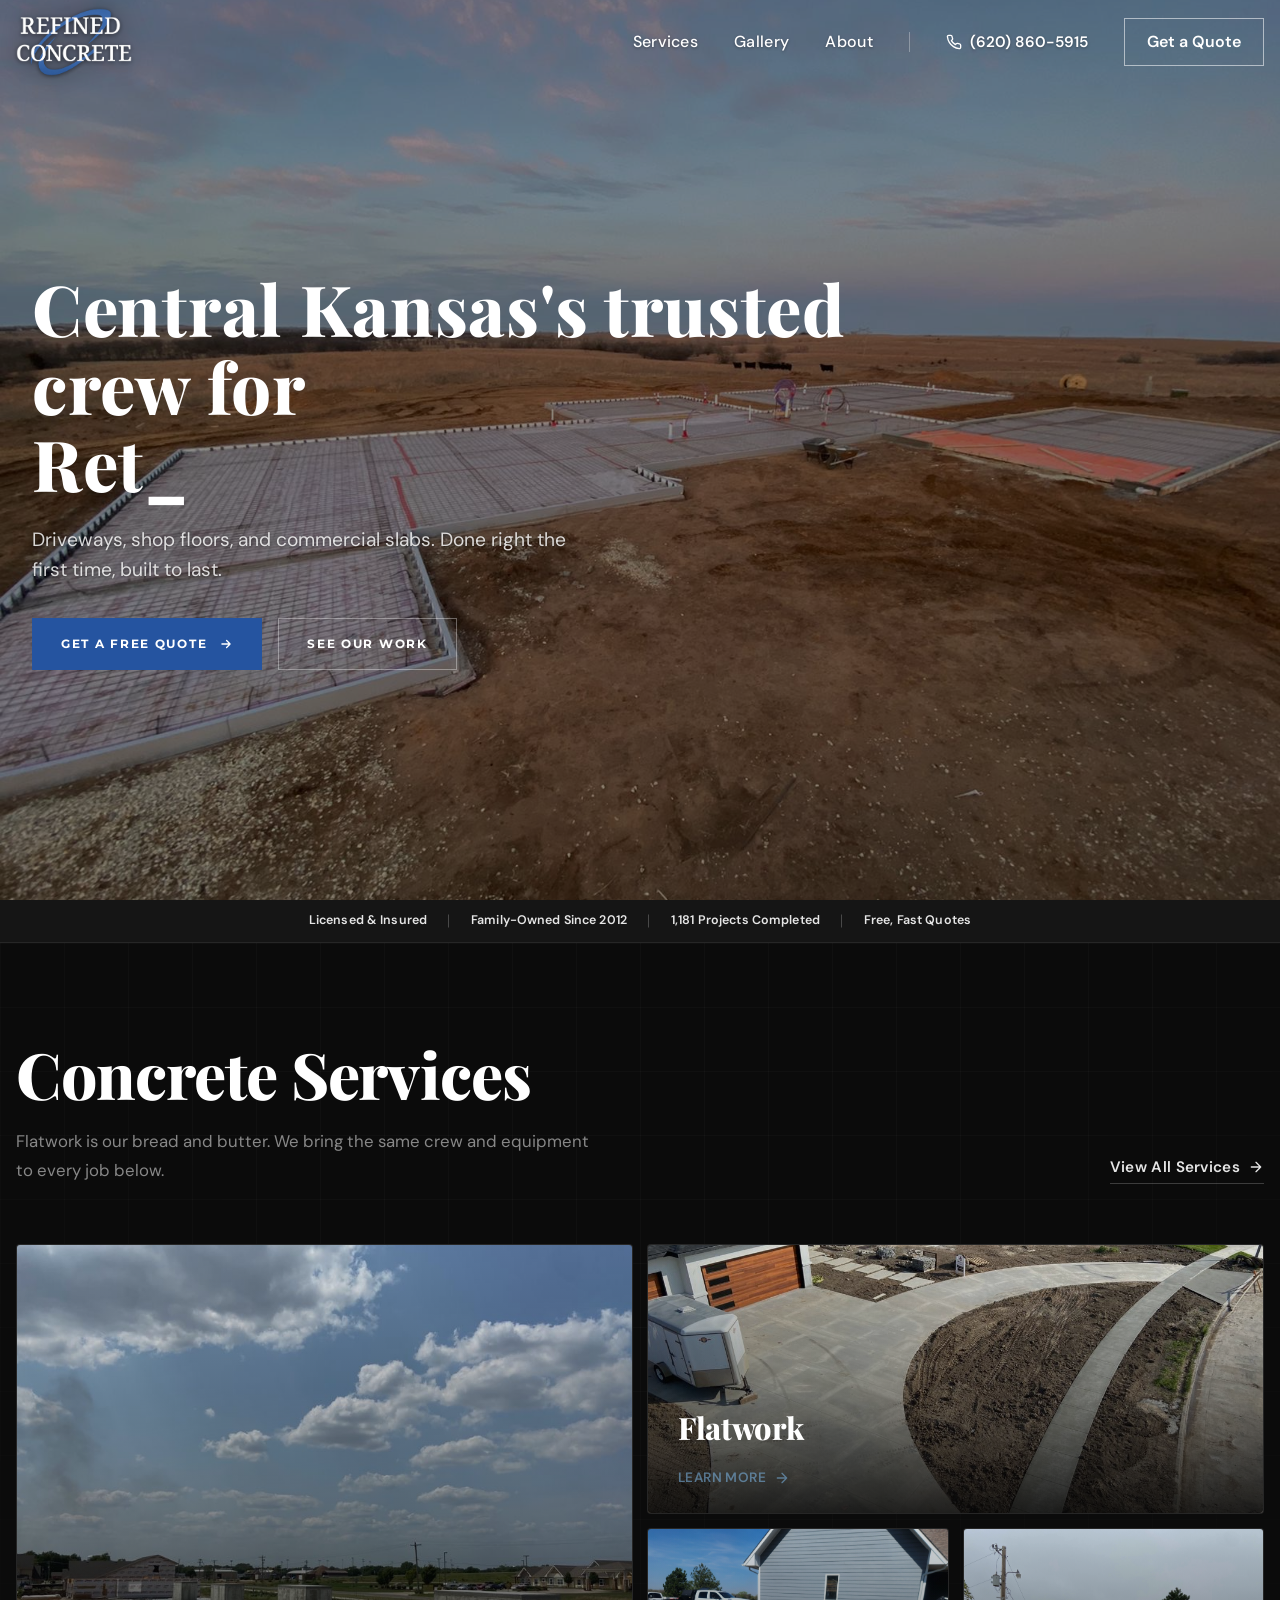
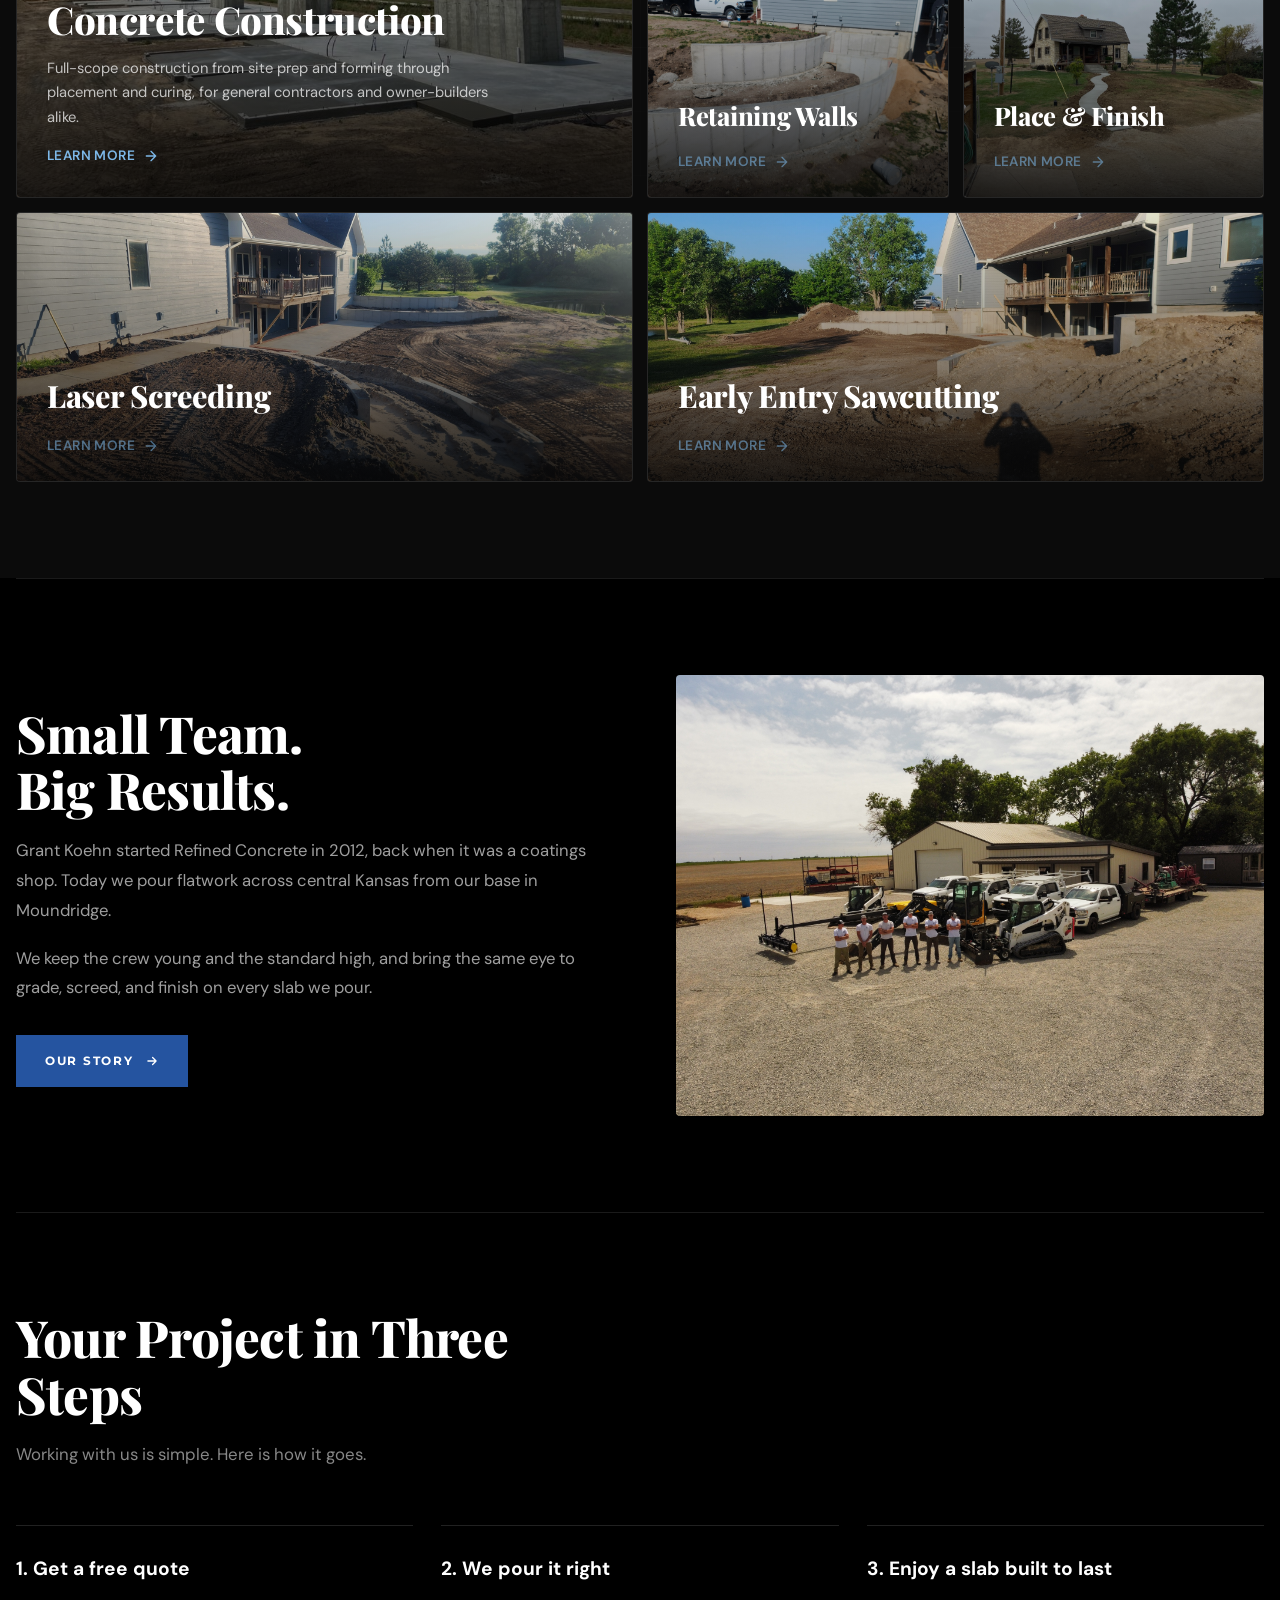
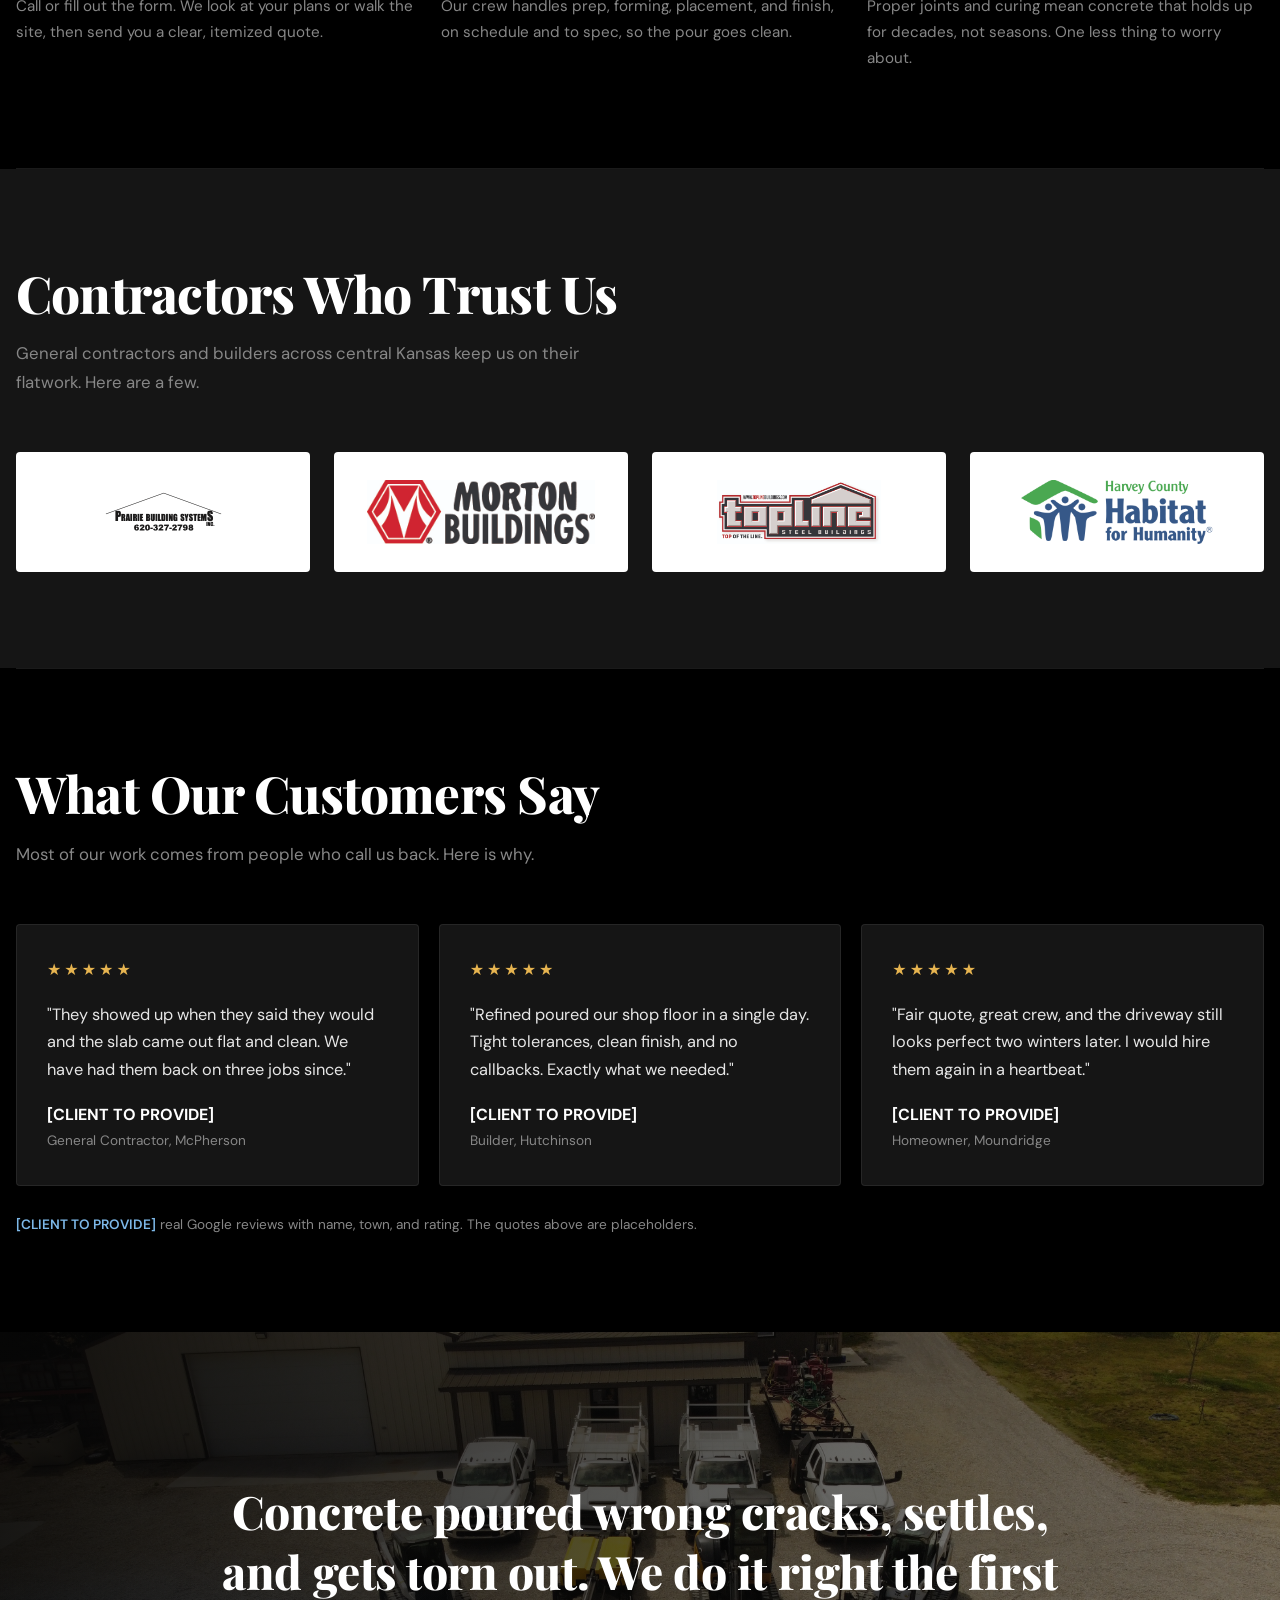
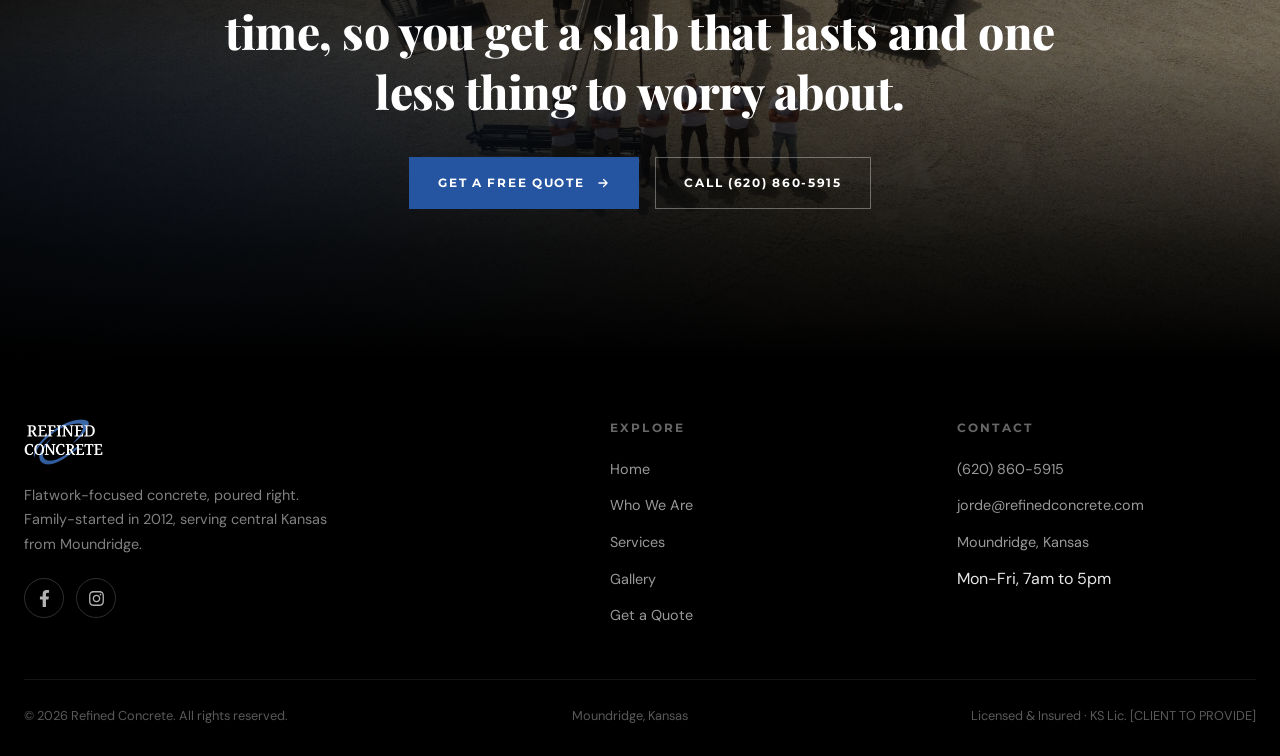
==== mockup/index.html @ 436905fa "Build Refined Concrete marketing site Dark, editorial multi-page static site (HTML/CSS/vanilla JS, n" ====
<!DOCTYPE html>
<html lang="en">
<head>
  <meta charset="UTF-8" />
  <meta name="viewport" content="width=device-width, initial-scale=1.0" />
  <title>Refined Concrete | Flatwork Done Right | Moundridge, Kansas</title>
  <meta name="description" content="Refined Concrete pours flatwork done right the first time, so central Kansas builders and homeowners get slabs that last. Family-owned in Moundridge, KS since 2012. Get a free quote." />
  <link rel="canonical" href="https://refinedconcrete.com/" />
  <meta name="theme-color" content="#000000" />
  <link rel="icon" href="../assets/images/favicon.png" />
  <link rel="apple-touch-icon" href="../assets/images/favicon.png" />
  <meta property="og:type" content="website" />
  <meta property="og:site_name" content="Refined Concrete" />
  <meta property="og:title" content="Refined Concrete | Flatwork Done Right" />
  <meta property="og:description" content="Family-owned concrete flatwork in Moundridge, KS. Done right the first time, built to last. Get a free quote." />
  <meta property="og:url" content="https://refinedconcrete.com/" />
  <meta property="og:image" content="https://refinedconcrete.com/assets/images/hero-1.jpg" />
  <meta name="twitter:card" content="summary_large_image" />
  <meta name="twitter:title" content="Refined Concrete | Flatwork Done Right" />
  <meta name="twitter:description" content="Family-owned concrete flatwork in Moundridge, KS. Done right the first time, built to last." />
  <meta name="twitter:image" content="https://refinedconcrete.com/assets/images/hero-1.jpg" />
  <script type="application/ld+json">
  {
    "@context": "https://schema.org",
    "@type": "GeneralContractor",
    "name": "Refined Concrete",
    "description": "Family-owned concrete flatwork contractor serving central Kansas.",
    "image": "https://refinedconcrete.com/assets/images/hero-1.jpg",
    "telephone": "+1-620-860-5915",
    "email": "jorde@refinedconcrete.com",
    "url": "https://refinedconcrete.com/",
    "foundingDate": "2012",
    "address": { "@type": "PostalAddress", "addressLocality": "Moundridge", "addressRegion": "KS", "addressCountry": "US" },
    "areaServed": "Central Kansas",
    "sameAs": [
      "https://www.facebook.com/profile.php?id=61590674871398",
      "https://www.instagram.com/refined_concrete_llc/"
    ]
  }
  </script>
  <link rel="preconnect" href="https://fonts.googleapis.com" />
  <link rel="preconnect" href="https://fonts.gstatic.com" crossorigin />
  <link href="https://fonts.googleapis.com/css2?family=Playfair+Display:wght@700;800;900&family=DM+Sans:wght@400;500;600;700&family=Montserrat:wght@500;600;700&display=swap" rel="stylesheet" />
  <style>
    *, *::before, *::after { box-sizing: border-box; margin: 0; padding: 0; }

    :root {
      --blue: #1A3C6E;
      --blue-light: #2554A0;
      --blue-bright: #7DB8E8;
      --black: #000000;
      --bg-1: #000000;
      --bg-2: #000000;
      --bg-3: #0B0B0B;
      --bg-4: #151515;
      --card: #1A1A1A;
      --border: rgba(255,255,255,0.07);
      --text: #E6E6E6;
      --gray: #878787;
      --white: #FFFFFF;
      --max-w: 1300px;
      --radius: 4px;
    }

    html { scroll-behavior: smooth; }

    body {
      font-family: 'DM Sans', system-ui, sans-serif;
      color: var(--text);
      background: var(--bg-2);
      line-height: 1.6;
    }

    /* ── NAV ── */
    nav {
      position: fixed;
      top: 0;
      left: 0;
      right: 0;
      z-index: 100;
      background: transparent;
      border-bottom: 1px solid transparent;
      transition: background 0.35s ease, border-color 0.35s ease, box-shadow 0.35s ease;
    }

    nav.scrolled {
      background: rgba(6,6,6,0.6);
      backdrop-filter: blur(18px) saturate(160%);
      -webkit-backdrop-filter: blur(18px) saturate(160%);
      border-bottom-color: rgba(255,255,255,0.1);
      box-shadow: 0 8px 30px -12px rgba(0,0,0,0.55);
    }

    .nav-inner {
      max-width: var(--max-w);
      margin: 0 auto;
      padding: 0 16px;
      height: 84px;
      display: flex;
      align-items: center;
      justify-content: space-between;
      transition: height 0.35s ease;
    }

    nav.scrolled .nav-inner { height: 64px; }

    .nav-logo {
      display: flex;
      align-items: center;
      text-decoration: none;
      flex-shrink: 0;
    }

    .nav-logo img {
      height: 68px;
      width: auto;
      display: block;
      transition: height 0.35s ease;
      filter: drop-shadow(0 1px 2px rgba(0,0,0,0.5)) drop-shadow(0 0 12px rgba(0,0,0,0.4));
    }

    nav.scrolled .nav-logo img { height: 50px; }

    .nav-right {
      display: flex;
      align-items: center;
      gap: 36px;
    }

    .nav-links {
      display: flex;
      gap: 36px;
      list-style: none;
    }

    .nav-links a {
      position: relative;
      color: var(--white);
      text-decoration: none;
      font-size: 1rem;
      font-weight: 500;
      letter-spacing: 0.02em;
      text-shadow: 0 1px 3px rgba(0,0,0,0.35);
      transition: color 0.2s;
    }

    .nav-links a::after {
      content: '';
      position: absolute;
      left: 0;
      right: 0;
      bottom: -6px;
      height: 2px;
      background: var(--blue-light);
      transform: scaleX(0);
      transform-origin: left;
      transition: transform 0.25s ease;
    }

    .nav-links a:hover { color: rgba(255,255,255,0.8); }
    .nav-links a.active { color: var(--white); }
    .nav-links a:hover::after,
    .nav-links a.active::after { transform: scaleX(1); }

    .nav-divider {
      width: 1px;
      height: 20px;
      background: rgba(255,255,255,0.3);
    }

    .nav-phone {
      display: inline-flex;
      align-items: center;
      gap: 8px;
      color: var(--white);
      font-size: 0.95rem;
      font-weight: 600;
      text-decoration: none;
      white-space: nowrap;
      text-shadow: 0 1px 3px rgba(0,0,0,0.35);
      transition: color 0.2s;
    }

    .nav-phone svg { width: 16px; height: 16px; stroke: currentColor; fill: none; stroke-width: 2; stroke-linecap: round; stroke-linejoin: round; }
    .nav-phone:hover { color: var(--blue-light); }

    .nav-cta {
      display: inline-block;
      background: transparent;
      color: var(--white) !important;
      font-size: 1rem;
      font-weight: 600;
      text-decoration: none;
      padding: 10px 22px;
      border: 1.5px solid rgba(255,255,255,0.55);
      transition: background 0.2s, color 0.2s, border-color 0.2s;
      white-space: nowrap;
    }

    .nav-cta:hover { background: var(--white); color: var(--blue) !important; border-color: var(--white); }

    /* hamburger toggle */
    .nav-toggle {
      display: none;
      flex-direction: column;
      justify-content: center;
      gap: 5px;
      width: 44px;
      height: 44px;
      padding: 11px 10px;
      background: transparent;
      border: 0;
      cursor: pointer;
      z-index: 120;
    }

    .nav-toggle span {
      display: block;
      width: 100%;
      height: 2px;
      background: var(--white);
      border-radius: 2px;
      transition: transform 0.3s ease, opacity 0.2s ease;
    }

    nav.nav-open .nav-toggle span:nth-child(1) { transform: translateY(7px) rotate(45deg); }
    nav.nav-open .nav-toggle span:nth-child(2) { opacity: 0; }
    nav.nav-open .nav-toggle span:nth-child(3) { transform: translateY(-7px) rotate(-45deg); }

    .nav-backdrop {
      position: fixed;
      inset: 0;
      background: rgba(0,0,0,0.5);
      opacity: 0;
      pointer-events: none;
      transition: opacity 0.3s ease;
      z-index: 110;
    }

    nav.nav-open .nav-backdrop { opacity: 1; pointer-events: auto; }

    .nav-links a:focus-visible,
    .nav-phone:focus-visible,
    .nav-cta:focus-visible,
    .nav-toggle:focus-visible,
    .nav-logo:focus-visible {
      outline: 2px solid #7DB8E8;
      outline-offset: 4px;
      border-radius: 2px;
    }

    @media (prefers-reduced-motion: reduce) {
      nav, .nav-inner, .nav-logo img, .nav-right, .nav-toggle span, .nav-backdrop,
      .nav-links a::after { transition: none !important; }
    }

    /* ── HERO ── */
    #hero {
      position: relative;
      min-height: 100vh;
      display: flex;
      align-items: center;
      overflow: hidden;
      background: var(--black);
    }

    .hero-slide {
      position: absolute;
      inset: 0;
      background-size: cover;
      background-position: center;
      opacity: 0;
      transition: opacity 1.2s ease;
    }

    .hero-slide.active { opacity: 1; }

    .hero-overlay {
      position: absolute;
      inset: 0;
      background: rgba(0,0,0,0.45);
      z-index: 1;
    }

    .hero-content {
      position: relative;
      z-index: 2;
      max-width: var(--max-w);
      margin: 0 auto;
      padding: 120px 16px 80px;
      width: 100%;
      text-align: left;
      display: flex;
      flex-direction: column;
      align-items: flex-start;
    }

    .hero-content h1 {
      font-family: 'Playfair Display', serif;
      font-size: clamp(2.8rem, 5.5vw, 5rem);
      font-weight: 800;
      color: var(--white);
      line-height: 1.1;
      letter-spacing: 0.01em;
      max-width: 820px;
      margin-bottom: 22px;
    }

    .hero-subhead {
      font-size: clamp(1.05rem, 1.5vw, 1.3rem);
      color: rgba(255,255,255,0.82);
      line-height: 1.6;
      max-width: 560px;
      margin-bottom: 32px;
      text-shadow: 0 1px 3px rgba(0,0,0,0.4);
    }

    .rotating-service {
      display: inline;
      color: var(--white);
    }

    .type-cursor {
      display: inline;
      color: var(--white);
      animation: blink 0.75s step-end infinite;
    }

    @keyframes blink {
      50% { opacity: 0; }
    }

    .hero-actions {
      display: flex;
      gap: 16px;
      flex-wrap: wrap;
    }

    /* ── TRUST BAR ── */
    #trust-bar { background: var(--bg-4); border-bottom: 1px solid var(--border); padding: 0; }
    .trust-inner {
      max-width: var(--max-w);
      margin: 0 auto;
      padding: 11px 16px;
      display: flex;
      flex-wrap: wrap;
      justify-content: center;
      align-items: center;
      row-gap: 6px;
    }
    .trust-item {
      position: relative;
      display: flex;
      align-items: center;
      padding: 0 22px;
      color: var(--text);
      font-size: 0.78rem;
      font-weight: 600;
      letter-spacing: 0.01em;
    }
    .trust-item:not(:last-child)::after {
      content: '';
      position: absolute;
      right: 0;
      top: 50%;
      transform: translateY(-50%);
      width: 1px;
      height: 13px;
      background: rgba(255,255,255,0.22);
    }
    @media (max-width: 768px) { .trust-item { padding: 0 14px; } }

    /* ── MOBILE STICKY CTA ── */
    .mobile-cta { display: none; }
    @media (max-width: 768px) {
      .mobile-cta {
        display: grid;
        grid-template-columns: 1fr 1fr;
        position: fixed;
        left: 0; right: 0; bottom: 0;
        z-index: 95;
        border-top: 1px solid rgba(255,255,255,0.14);
        background: rgba(6,6,6,0.94);
        backdrop-filter: blur(10px);
        -webkit-backdrop-filter: blur(10px);
      }
      .mobile-cta a {
        display: flex; align-items: center; justify-content: center; gap: 8px;
        min-height: 54px;
        font-family: 'Montserrat', sans-serif;
        font-size: 0.8rem; font-weight: 700; letter-spacing: 0.08em; text-transform: uppercase;
        text-decoration: none; color: var(--white);
      }
      .mobile-cta .mc-quote { background: var(--blue-light); }
      .mobile-cta svg { width: 16px; height: 16px; stroke: currentColor; fill: none; stroke-width: 2; stroke-linecap: round; stroke-linejoin: round; }
      body { padding-bottom: 55px; }
    }

    .btn-primary, .btn-outline {
      display: inline-flex;
      align-items: center;
      gap: 12px;
      font-family: 'Montserrat', sans-serif;
      font-size: 0.76rem;
      font-weight: 700;
      letter-spacing: 0.14em;
      text-transform: uppercase;
      padding: 15px 28px;
      border-radius: 0;
      text-decoration: none;
      cursor: pointer;
      border: 1px solid transparent;
      transition: background 0.25s ease, color 0.25s ease, border-color 0.25s ease;
    }
    .btn-primary svg, .btn-outline svg {
      width: 14px; height: 14px; stroke: currentColor; fill: none;
      stroke-width: 2.2; stroke-linecap: round; stroke-linejoin: round;
      transition: transform 0.3s cubic-bezier(0.2,0.7,0.2,1);
    }
    .btn-primary:hover svg, .btn-outline:hover svg { transform: translateX(5px); }

    .btn-primary { background: var(--blue-light); color: var(--white); border-color: var(--blue-light); }
    .btn-primary:hover { background: #1a4fb0; border-color: #1a4fb0; }

    .btn-outline { background: transparent; color: var(--white); border-color: rgba(255,255,255,0.35); }
    .btn-outline:hover { border-color: var(--white); background: rgba(255,255,255,0.06); }

    .btn-ghost {
      display: inline-flex; align-items: center; gap: 10px;
      font-family: 'Montserrat', sans-serif;
      font-size: 0.76rem; font-weight: 700; letter-spacing: 0.16em; text-transform: uppercase;
      color: var(--blue-bright); text-decoration: none; transition: color 0.2s, gap 0.2s;
    }
    .btn-ghost svg { width: 14px; height: 14px; stroke: currentColor; fill: none; stroke-width: 2.2; stroke-linecap: round; stroke-linejoin: round; transition: transform 0.3s cubic-bezier(0.2,0.7,0.2,1); }
    .btn-ghost:hover { color: var(--white); }
    .btn-ghost:hover svg { transform: translateX(5px); }

    /* ── STATS ── */
    .hero-stats {
      display: flex;
      gap: 32px;
      margin-top: 40px;
      flex-wrap: wrap;
    }

    .stat-item {
      display: flex;
      align-items: baseline;
      gap: 7px;
    }

    .stat-number {
      font-size: 0.95rem;
      font-weight: 600;
      color: rgba(255,255,255,0.8);
      line-height: 1;
    }

    .stat-number span { color: rgba(255,255,255,0.8); }

    .stat-label {
      font-size: 0.8rem;
      color: rgba(255,255,255,0.4);
      font-weight: 400;
    }

    /* ── SECTION DEFAULTS ── */
    section { padding: 96px 16px; }

    .section-inner {
      max-width: var(--max-w);
      margin: 0 auto;
    }


    .section-title {
      font-family: 'Playfair Display', serif;
      font-size: clamp(2.1rem, 4vw, 3.4rem);
      font-weight: 800;
      color: var(--white);
      letter-spacing: -0.015em;
      line-height: 1.1;
      margin-bottom: 18px;
    }

    .section-sub {
      font-size: 1.05rem;
      color: var(--gray);
      max-width: 580px;
      margin-bottom: 56px;
      line-height: 1.7;
    }

    /* ── REFERENCE PATTERNS ── */

    .section-divider { max-width: var(--max-w); margin: 0 auto; padding: 0 16px; }
    .section-divider .rule { height: 1px; background: rgba(255,255,255,0.1); }

    /* alternating text / image section */
    .split { overflow: hidden; }
    .split-inner {
      max-width: var(--max-w);
      margin: 0 auto;
      display: grid;
      grid-template-columns: 1fr 1fr;
      gap: 72px;
      align-items: center;
    }
    .split.is-reverse .split-media { order: -1; }
    .split-copy p { color: rgba(255,255,255,0.62); font-size: 1.04rem; line-height: 1.8; margin-bottom: 18px; }
    .split-copy .placeholder { color: var(--blue-bright); font-weight: 600; }
    .split-copy .btn-primary { margin-top: 14px; }

    .split-media { position: relative; overflow: hidden; border-radius: var(--radius); aspect-ratio: 4/3; }
    .split-media img { width: 100%; height: 100%; object-fit: cover; display: block; transition: transform 0.8s cubic-bezier(0.2,0.7,0.2,1); }
    .split:hover .split-media img { transform: scale(1.05); }
    .split-media .reveal-cover {
      position: absolute; inset: 0; z-index: 1;
      background: var(--bg-1);
      transform-origin: right;
      transition: transform 1s cubic-bezier(0.76,0,0.24,1);
    }
    .split.in-view .reveal-cover { transform: scaleX(0); }

    /* scroll reveal for copy blocks */
    .reveal-up { opacity: 0; transform: translateY(28px); transition: opacity 0.7s ease, transform 0.7s cubic-bezier(0.2,0.7,0.2,1); }
    .reveal-up.in-view { opacity: 1; transform: translateY(0); }

    @media (prefers-reduced-motion: reduce) {
      .split-media .reveal-cover { display: none; }
      .reveal-up { opacity: 1; transform: none; transition: none; }
    }

    /* ── PROCESS ── */
    #process { background: var(--bg-1); }
    .values-head { max-width: 620px; margin-bottom: 56px; }
    .process-grid {
      display: grid;
      grid-template-columns: repeat(3, 1fr);
      gap: 28px;
      margin-top: 56px;
    }
    .process-step {
      padding-top: 28px;
      border-top: 1px solid rgba(255,255,255,0.13);
    }
    .process-step h3 { font-size: 1.2rem; font-weight: 700; color: var(--white); margin: 0 0 10px; }
    .process-step p { font-size: 0.95rem; color: var(--gray); line-height: 1.7; }
    @media (max-width: 768px) { .process-grid { grid-template-columns: 1fr; } }
    @media (max-width: 600px) { .process-grid { grid-template-columns: 1fr; } }

    /* ── LOADING SKELETONS ── */
    @keyframes rc-shimmer { to { background-position: -200% 0; } }
    .skeleton {
      background-color: #161616;
      background-image: linear-gradient(100deg, rgba(255,255,255,0) 30%, rgba(255,255,255,0.07) 50%, rgba(255,255,255,0) 70%);
      background-size: 200% 100%;
      background-position: 200% 0;
      animation: rc-shimmer 1.5s linear infinite;
    }
    .skeleton-img { opacity: 0; transition: opacity 0.6s ease; }
    .skeleton-img.is-loaded { opacity: 1; }
    .bg-loading::before {
      content: '';
      position: absolute;
      inset: 0;
      z-index: 0;
      background-color: #161616;
      background-image: linear-gradient(100deg, rgba(255,255,255,0) 30%, rgba(255,255,255,0.07) 50%, rgba(255,255,255,0) 70%);
      background-size: 200% 100%;
      background-position: 200% 0;
      animation: rc-shimmer 1.5s linear infinite;
    }
    @media (prefers-reduced-motion: reduce) {
      .skeleton, .bg-loading::before { animation: none; }
    }

    /* ── SERVICES ── */
    #services {
      position: relative;
      background: var(--bg-3);
      overflow: hidden;
    }

    #services::before {
      content: '';
      position: absolute;
      inset: 0;
      background-image:
        linear-gradient(rgba(255,255,255,0.025) 1px, transparent 1px),
        linear-gradient(90deg, rgba(255,255,255,0.025) 1px, transparent 1px);
      background-size: 64px 64px;
      mask-image: radial-gradient(120% 100% at 50% 0%, #000 30%, transparent 80%);
      -webkit-mask-image: radial-gradient(120% 100% at 50% 0%, #000 30%, transparent 80%);
      pointer-events: none;
    }

    .services-head {
      position: relative;
      max-width: var(--max-w);
      margin: 0 auto 60px;
      display: flex;
      align-items: flex-end;
      justify-content: space-between;
      gap: 40px;
    }

    .services-head-text { max-width: 640px; }

    .services-head .section-sub { margin-bottom: 0; }

    .services-grid {
      position: relative;
      max-width: var(--max-w);
      margin: 0 auto;
      display: grid;
      grid-template-columns: repeat(4, 1fr);
      grid-auto-rows: 270px;
      gap: 14px;
    }

    .service-card {
      position: relative;
      display: flex;
      flex-direction: column;
      justify-content: flex-end;
      padding: 30px;
      overflow: hidden;
      text-decoration: none;
      border-radius: 4px;
      border: 1px solid var(--border);
      background: var(--bg-4);
      opacity: 0;
      transition: transform 0.4s cubic-bezier(0.2, 0.7, 0.2, 1), box-shadow 0.4s ease, border-color 0.4s ease;
    }

    .service-card.wide { grid-column: span 2; }
    .service-card.feature { grid-column: span 2; grid-row: span 2; }

    .service-card.in-view {
      animation: cardIn 0.75s cubic-bezier(0.2, 0.7, 0.2, 1) forwards;
    }

    @keyframes cardIn {
      from { opacity: 0; transform: translateY(30px); }
      to   { opacity: 1; transform: translateY(0); }
    }

    @media (prefers-reduced-motion: reduce) {
      .service-card { opacity: 1; }
      .service-card.in-view { animation: none; }
      .service-card-bg { transition: none; }
    }

    .service-card-bg {
      position: absolute;
      inset: 0;
      background-size: cover;
      background-position: center;
      transform: scale(1.001);
      transition: transform 0.7s cubic-bezier(0.2, 0.7, 0.2, 1);
    }

    .service-card::after {
      content: '';
      position: absolute;
      inset: 0;
      background: linear-gradient(to top, rgba(6,6,6,0.88) 0%, rgba(6,6,6,0.42) 48%, rgba(6,6,6,0.12) 100%);
      transition: background 0.4s ease;
    }

    .service-card:hover .service-card-bg,
    .service-card:focus-visible .service-card-bg { transform: scale(1.08); }

    .service-card:hover::after,
    .service-card:focus-visible::after {
      background: linear-gradient(to top, rgba(6,6,6,0.9) 0%, rgba(26,60,110,0.55) 55%, rgba(8,8,8,0.2) 100%);
    }

    .service-card:hover,
    .service-card:focus-visible {
      transform: translateY(-4px);
      box-shadow: 0 24px 60px -22px rgba(26,60,110,0.85);
    }


    .service-card-body { position: relative; z-index: 1; }

    .service-card-body h3 {
      font-family: 'Playfair Display', serif;
      font-size: clamp(1.4rem, 2vw, 1.9rem);
      font-weight: 800;
      color: var(--white);
      line-height: 1.1;
      letter-spacing: -0.01em;
      margin-bottom: 0;
    }

    .service-card.wide .service-card-body h3 { font-size: clamp(1.6rem, 2.4vw, 2.1rem); }
    .service-card.feature .service-card-body h3 { font-size: clamp(2rem, 3vw, 2.8rem); }

    .service-card-desc {
      display: block;
      font-size: 0.92rem;
      color: rgba(255,255,255,0.72);
      line-height: 1.65;
      max-width: 46ch;
      max-height: 0;
      margin-top: 0;
      opacity: 0;
      overflow: hidden;
      transition: max-height 0.45s ease, opacity 0.35s ease, margin-top 0.45s ease;
    }

    .service-card.feature .service-card-desc { max-height: 170px; margin-top: 16px; opacity: 1; }

    .service-card:hover .service-card-desc,
    .service-card:focus-visible .service-card-desc {
      max-height: 170px;
      margin-top: 16px;
      opacity: 1;
    }

    .service-card-arrow {
      display: inline-flex;
      align-items: center;
      gap: 8px;
      margin-top: 16px;
      font-size: 0.85rem;
      font-weight: 600;
      letter-spacing: 0.03em;
      text-transform: uppercase;
      color: #7DB8E8;
      opacity: 0.55;
      transform: translateY(6px);
      transition: opacity 0.3s ease, gap 0.3s ease, transform 0.4s cubic-bezier(0.2, 0.7, 0.2, 1);
    }

    .service-card.feature .service-card-arrow { opacity: 1; transform: translateY(0); }
    .service-card:hover .service-card-arrow,
    .service-card:focus-visible .service-card-arrow { opacity: 1; gap: 12px; transform: translateY(0); }

    .service-card-arrow svg {
      width: 16px;
      height: 16px;
      stroke: currentColor;
      fill: none;
      stroke-width: 2;
      stroke-linecap: round;
      stroke-linejoin: round;
      transition: transform 0.25s;
    }

    .service-card:hover .service-card-arrow svg,
    .service-card:focus-visible .service-card-arrow svg { transform: translateX(4px); }

    .services-link {
      display: inline-flex;
      align-items: center;
      gap: 8px;
      color: var(--text);
      text-decoration: none;
      font-size: 0.95rem;
      font-weight: 600;
      letter-spacing: 0.02em;
      white-space: nowrap;
      padding-bottom: 4px;
      border-bottom: 1px solid rgba(255,255,255,0.2);
      transition: color 0.2s, border-color 0.2s;
    }

    .services-link:hover { color: var(--white); border-color: #7DB8E8; }

    .services-link svg {
      width: 16px;
      height: 16px;
      stroke: currentColor;
      fill: none;
      stroke-width: 2;
      stroke-linecap: round;
      stroke-linejoin: round;
      transition: transform 0.2s;
    }

    .services-link:hover svg { transform: translateX(4px); }

    .services-head .section-title { font-size: clamp(2.4rem, 5vw, 4rem); color: var(--white); }

    /* touch devices have no hover, keep copy visible */
    @media (hover: none) {
      .service-card-desc,
      .service-card.feature .service-card-desc { max-height: 200px; margin-top: 16px; opacity: 1; }
      .service-card-arrow { opacity: 1; transform: translateY(0); }
    }


    /* ── ABOUT ── */
    #about { background: var(--bg-1); }

    /* ── CONTRACTORS ── */
    #contractors { background: var(--bg-4); }

    .contractors-intro { margin-bottom: 48px; }

    .contractors-grid {
      display: grid;
      grid-template-columns: repeat(4, 1fr);
      gap: 24px;
    }

    .contractor-card {
      background: #fff;
      border-radius: var(--radius);
      padding: 28px 24px;
      display: flex;
      align-items: center;
      justify-content: center;
      transition: transform 0.4s cubic-bezier(0.2,0.7,0.2,1), box-shadow 0.4s ease;
      min-height: 110px;
      text-decoration: none;
    }

    .contractor-card:hover {
      transform: translateY(-4px);
      box-shadow: 0 24px 60px -22px rgba(26,60,110,0.85);
    }

    .contractor-card img {
      max-width: 100%;
      max-height: 64px;
      width: auto;
      height: auto;
      object-fit: contain;
      display: block;
    }

    .contractor-card-text {
      font-family: 'DM Sans', sans-serif;
      font-size: 1rem;
      font-weight: 700;
      color: #222;
      text-align: center;
    }

    /* ── TESTIMONIALS ── */
    #testimonials { background: var(--bg-1); }
    .testimonials-head { max-width: 620px; margin-bottom: 52px; }
    .testimonials-grid { display: grid; grid-template-columns: repeat(3, 1fr); gap: 20px; }
    .testimonial {
      background: var(--bg-4);
      border: 1px solid var(--border);
      border-radius: var(--radius);
      padding: 32px 30px;
      margin: 0;
      display: flex;
      flex-direction: column;
      gap: 18px;
    }
    .testimonial .stars { color: #E6B450; letter-spacing: 3px; font-size: 1rem; }
    .testimonial blockquote { margin: 0; color: var(--text); font-size: 1.02rem; line-height: 1.7; }
    .testimonial figcaption { margin-top: auto; }
    .testimonial figcaption strong { display: block; color: var(--white); font-weight: 700; }
    .testimonial figcaption span { font-size: 0.85rem; color: var(--gray); }
    .testimonials-note { margin-top: 28px; font-size: 0.85rem; color: var(--gray); }
    .testimonials-note .placeholder { color: var(--blue-bright); font-weight: 600; }
    @media (max-width: 900px) { .testimonials-grid { grid-template-columns: 1fr; } }

    /* ── FINAL CTA (full-bleed) ── */
    #final-cta {
      position: relative;
      padding: 150px 16px;
      overflow: hidden;
      isolation: isolate;
    }
    #final-cta .cta-bg {
      position: absolute; inset: 0; z-index: -2;
      background: url('../assets/images/hero-9.jpg') center / cover no-repeat;
      transform: scale(1.02);
    }
    #final-cta::after {
      content: ''; position: absolute; inset: 0; z-index: -1;
      background:
        linear-gradient(180deg, transparent 50%, rgba(0,0,0,0.75) 82%, var(--black) 100%),
        radial-gradient(90% 120% at 15% 100%, rgba(26,60,110,0.5) 0%, transparent 55%),
        linear-gradient(90deg, rgba(6,6,6,0.92) 0%, rgba(6,6,6,0.7) 45%, rgba(6,6,6,0.45) 100%);
    }
    .final-cta-inner { max-width: var(--max-w); margin: 0 auto; }
    .final-cta-inner .copy { max-width: 840px; margin: 0 auto; text-align: center; }
    #final-cta h2 {
      font-family: 'Playfair Display', serif;
      font-size: clamp(1.8rem, 3.6vw, 2.9rem);
      font-weight: 800;
      color: var(--white);
      line-height: 1.3;
      letter-spacing: -0.01em;
      margin-bottom: 36px;
    }
    .final-cta-actions { display: flex; gap: 16px; flex-wrap: wrap; justify-content: center; }

    /* ── FOOTER ── */
    footer {
      background: var(--black);
      padding: 0 0 30px;
    }

    .footer-inner { max-width: var(--max-w); margin: 0 auto; padding: 60px 24px 0; }

    footer .nav-logo img { height: 46px; filter: none; }

    .footer-top {
      display: grid;
      grid-template-columns: 1.8fr 1fr 1fr;
      gap: 48px;
      padding-bottom: 40px;
      border-bottom: 1px solid rgba(255,255,255,0.08);
      margin-bottom: 26px;
    }

    .footer-brand p {
      font-size: 0.9rem;
      color: rgba(255,255,255,0.5);
      line-height: 1.7;
      margin: 18px 0 22px;
      max-width: 320px;
    }

    .footer-social { display: flex; gap: 12px; }
    .footer-social a {
      width: 40px; height: 40px;
      display: inline-flex; align-items: center; justify-content: center;
      border: 1px solid rgba(255,255,255,0.18);
      border-radius: 999px;
      color: rgba(255,255,255,0.7);
      transition: color 0.2s, border-color 0.2s, background 0.2s;
    }
    .footer-social a:hover { color: var(--white); border-color: var(--blue-bright); background: rgba(125,184,232,0.12); }
    .footer-social svg { width: 17px; height: 17px; fill: currentColor; }

    .footer-col h4 {
      font-family: 'Montserrat', sans-serif;
      font-size: 0.74rem;
      font-weight: 700;
      letter-spacing: 0.18em;
      text-transform: uppercase;
      color: rgba(255,255,255,0.4);
      margin-bottom: 18px;
    }

    .footer-col ul { list-style: none; }
    .footer-col ul li { margin-bottom: 11px; }
    .footer-col ul li a {
      font-size: 0.9rem;
      color: rgba(255,255,255,0.6);
      text-decoration: none;
      transition: color 0.2s;
    }
    .footer-col ul li a:hover { color: var(--blue-bright); }

    .footer-bottom {
      display: flex;
      align-items: center;
      justify-content: space-between;
      font-size: 0.8rem;
      color: rgba(255,255,255,0.35);
      gap: 16px;
      flex-wrap: wrap;
    }

    /* ── TABLET ── */
    @media (max-width: 1024px) {
      .services-grid { grid-template-columns: repeat(2, 1fr); grid-auto-rows: 300px; }
      .service-card.feature { grid-column: span 2; grid-row: span 1; }
      .service-card.wide { grid-column: span 1; }
      .service-card:last-child { grid-column: span 2; }
      .service-card.feature .service-card-body h3 { font-size: clamp(1.7rem, 3vw, 2.3rem); }
      .service-card:hover .service-card-desc,
      .service-card:focus-visible .service-card-desc { max-height: 170px; opacity: 1; }
    }

    /* ── MOBILE ── */
    @media (max-width: 768px) {
      .nav-toggle { display: flex; }
      .nav-divider { display: none; }

      .nav-right {
        position: fixed;
        top: 0;
        right: 0;
        bottom: 0;
        width: min(82vw, 340px);
        flex-direction: column;
        align-items: flex-start;
        justify-content: flex-start;
        gap: 26px;
        padding: 108px 32px 40px;
        background: rgba(6,6,6,0.97);
        backdrop-filter: blur(20px);
        -webkit-backdrop-filter: blur(20px);
        border-left: 1px solid rgba(255,255,255,0.1);
        transform: translateX(100%);
        transition: transform 0.35s cubic-bezier(0.2, 0.7, 0.2, 1);
        z-index: 115;
        overflow-y: auto;
      }

      nav.nav-open .nav-right { transform: translateX(0); }

      .nav-links {
        flex-direction: column;
        align-items: flex-start;
        gap: 22px;
        width: 100%;
      }

      .nav-links a { font-size: 1.3rem; font-weight: 600; }
      .nav-links a::after { display: none; }

      .nav-phone { font-size: 1.05rem; }
      .nav-cta { width: 100%; text-align: center; padding: 14px 22px; }

      .about-inner,
      .contact-wrap,
      .footer-top { grid-template-columns: 1fr; gap: 40px; }

      .services-head { flex-direction: column; align-items: flex-start; gap: 24px; }
      .services-grid { grid-template-columns: 1fr; grid-auto-rows: 280px; }
      .service-card,
      .service-card.wide,
      .service-card.feature,
      .service-card:last-child { grid-column: span 1; grid-row: span 1; }
      .service-card-desc,
      .service-card.feature .service-card-desc { max-height: 200px; opacity: 1; }
      .service-card-arrow { opacity: 1; }

.form-row { grid-template-columns: 1fr; }
    }
  </style>
</head>
<body>

  <!-- NAV -->
  <nav id="site-nav">
    <div class="nav-inner">
      <a class="nav-logo" href="#hero"><img src="../assets/images/logo-white.png" alt="Refined Concrete" /></a>
      <button class="nav-toggle" type="button" aria-label="Open menu" aria-expanded="false" aria-controls="nav-menu">
        <span></span><span></span><span></span>
      </button>
      <div class="nav-right" id="nav-menu">
        <ul class="nav-links">
          <li><a href="services.html">Services</a></li>
          <li><a href="gallery.html">Gallery</a></li>
          <li><a href="about.html">About</a></li>
        </ul>
        <div class="nav-divider"></div>
        <a href="tel:6208605915" class="nav-phone"><svg viewBox="0 0 24 24" aria-hidden="true"><path d="M22 16.92v3a2 2 0 0 1-2.18 2 19.79 19.79 0 0 1-8.63-3.07 19.5 19.5 0 0 1-6-6 19.79 19.79 0 0 1-3.07-8.67A2 2 0 0 1 4.11 2h3a2 2 0 0 1 2 1.72c.13.96.36 1.9.7 2.81a2 2 0 0 1-.45 2.11L8.09 9.91a16 16 0 0 0 6 6l1.27-1.27a2 2 0 0 1 2.11-.45c.91.34 1.85.57 2.81.7A2 2 0 0 1 22 16.92z"/></svg>(620) 860-5915</a>
        <a href="quote.html" class="nav-cta">Get a Quote</a>
      </div>
    </div>
    <div class="nav-backdrop"></div>
  </nav>

  <!-- HERO -->
  <section id="hero">
    <div class="hero-slide active" style="background-image:url('../assets/images/hero-1.jpg')"></div>
    <div class="hero-slide" style="background-image:url('../assets/images/hero-2.jpg')"></div>
    <div class="hero-slide" style="background-image:url('../assets/images/hero-3.jpg')"></div>
    <div class="hero-slide" style="background-image:url('../assets/images/hero-4.jpg')"></div>
    <div class="hero-slide" style="background-image:url('../assets/images/hero-5.jpg')"></div>
    <div class="hero-slide" style="background-image:url('../assets/images/hero-6.jpg')"></div>
    <div class="hero-slide" style="background-image:url('../assets/images/hero-7.jpg')"></div>
    <div class="hero-slide" style="background-image:url('../assets/images/hero-8.jpg')"></div>
    <div class="hero-slide" style="background-image:url('../assets/images/hero-9.jpg')"></div>
    <div class="hero-overlay"></div>
    <div class="hero-content">
      <h1>Central Kansas's trusted crew for<br><span id="rotating-service" class="rotating-service">Flatwork</span><span class="type-cursor">_</span></h1>
      <p class="hero-subhead">Driveways, shop floors, and commercial slabs. Done right the first time, built to last.</p>
      <div class="hero-actions">
        <a href="quote.html" class="btn-primary">Get a Free Quote <svg viewBox="0 0 24 24"><path d="M5 12h14M13 6l6 6-6 6"/></svg></a>
        <a href="gallery.html" class="btn-outline">See Our Work</a>
      </div>
    </div>
  </section>

  <!-- TRUST BAR -->
  <section id="trust-bar" aria-label="Why choose Refined Concrete">
    <div class="trust-inner">
      <div class="trust-item"><span>Licensed &amp; Insured</span></div>
      <div class="trust-item"><span>Family-Owned Since 2012</span></div>
      <div class="trust-item"><span>1,181 Projects Completed</span></div>
      <div class="trust-item"><span>Free, Fast Quotes</span></div>
    </div>
  </section>

  <!-- SERVICES -->
  <section id="services">
    <div class="services-head">
      <div class="services-head-text">
        <h2 class="section-title">Concrete Services</h2>
        <p class="section-sub">Flatwork is our bread and butter. We bring the same crew and equipment to every job below.</p>
      </div>
      <a href="services.html" class="services-link">View All Services <svg viewBox="0 0 24 24"><path d="M5 12h14M12 5l7 7-7 7"/></svg></a>
    </div>
    <div class="services-grid">
      <a class="service-card feature" href="services.html#concrete-construction">
        <span class="service-card-bg" style="background-image:url('../assets/images/hero-1.jpg')"></span>
        <span class="service-card-body">
          <h3>Concrete Construction</h3>
          <span class="service-card-desc">Full-scope construction from site prep and forming through placement and curing, for general contractors and owner-builders alike.</span>
          <span class="service-card-arrow">Learn more <svg viewBox="0 0 24 24"><path d="M5 12h14M12 5l7 7-7 7"/></svg></span>
        </span>
      </a>
      <a class="service-card wide" href="services.html#flatwork">
        <span class="service-card-bg" style="background-image:url('../assets/images/gallery-1.jpg')"></span>
        <span class="service-card-body">
          <h3>Flatwork</h3>
          <span class="service-card-desc">Driveways, parking lots, sidewalks, and shop floors, placed with precise grade, slope, and finish quality.</span>
          <span class="service-card-arrow">Learn more <svg viewBox="0 0 24 24"><path d="M5 12h14M12 5l7 7-7 7"/></svg></span>
        </span>
      </a>
      <a class="service-card" href="services.html#retaining-walls">
        <span class="service-card-bg" style="background-image:url('../assets/images/gallery-3.jpg')"></span>
        <span class="service-card-body">
          <h3>Retaining Walls</h3>
          <span class="service-card-desc">Formed, reinforced, poured-in-place walls engineered to handle the lateral load, no guesswork, no shortcuts.</span>
          <span class="service-card-arrow">Learn more <svg viewBox="0 0 24 24"><path d="M5 12h14M12 5l7 7-7 7"/></svg></span>
        </span>
      </a>
      <a class="service-card" href="services.html#place-finish">
        <span class="service-card-bg" style="background-image:url('../assets/images/gallery-2.jpg')"></span>
        <span class="service-card-body">
          <h3>Place &amp; Finish</h3>
          <span class="service-card-desc">Broom, trowel, exposed, and stamped finishes, placed by a crew that knows how to read concrete and never overworks a slab.</span>
          <span class="service-card-arrow">Learn more <svg viewBox="0 0 24 24"><path d="M5 12h14M12 5l7 7-7 7"/></svg></span>
        </span>
      </a>
      <a class="service-card wide" href="services.html#laser-screeding">
        <span class="service-card-bg" style="background-image:url('../assets/images/gallery-6.jpg')"></span>
        <span class="service-card-body">
          <h3>Laser Screeding</h3>
          <span class="service-card-desc">Laser-guided screed equipment delivering high-tolerance FF/FL floors for warehouse and industrial pours at large-volume scale.</span>
          <span class="service-card-arrow">Learn more <svg viewBox="0 0 24 24"><path d="M5 12h14M12 5l7 7-7 7"/></svg></span>
        </span>
      </a>
      <a class="service-card wide" href="services.html#sawcutting">
        <span class="service-card-bg" style="background-image:url('../assets/images/gallery-4.jpg')"></span>
        <span class="service-card-body">
          <h3>Early Entry Sawcutting</h3>
          <span class="service-card-desc">Control joints cut within hours of placement so the slab cracks where you want it, not where it wants to.</span>
          <span class="service-card-arrow">Learn more <svg viewBox="0 0 24 24"><path d="M5 12h14M12 5l7 7-7 7"/></svg></span>
        </span>
      </a>
    </div>
  </section>

  <!-- GALLERY -->

  <div class="section-divider"><div class="rule"></div></div>

  <!-- ABOUT -->
  <section id="about" class="split">
    <div class="split-inner">
      <div class="split-copy reveal-up">
        <h2 class="section-title">Small Team.<br />Big Results.</h2>
        <p>Grant Koehn started Refined Concrete in 2012, back when it was a coatings shop. Today we pour flatwork across central Kansas from our base in Moundridge.</p>
        <p>We keep the crew young and the standard high, and bring the same eye to grade, screed, and finish on every slab we pour.</p>
        <a href="about.html" class="btn-primary">Our Story <svg viewBox="0 0 24 24"><path d="M5 12h14M13 6l6 6-6 6"/></svg></a>
      </div>
      <div class="split-media">
        <span class="reveal-cover"></span>
        <img loading="lazy" decoding="async" src="../assets/images/about-team.jpg" alt="Refined Concrete team and equipment" />
      </div>
    </div>
  </section>

  <div class="section-divider"><div class="rule"></div></div>

  <!-- PROCESS -->
  <section class="section" id="process">
    <div class="section-inner">
      <div class="values-head reveal-up">
        <h2 class="section-title">Your Project in Three Steps</h2>
        <p class="section-sub">Working with us is simple. Here is how it goes.</p>
      </div>
      <div class="process-grid">
        <div class="process-step reveal-up">
          <h3>1. Get a free quote</h3>
          <p>Call or fill out the form. We look at your plans or walk the site, then send you a clear, itemized quote.</p>
        </div>
        <div class="process-step reveal-up">
          <h3>2. We pour it right</h3>
          <p>Our crew handles prep, forming, placement, and finish, on schedule and to spec, so the pour goes clean.</p>
        </div>
        <div class="process-step reveal-up">
          <h3>3. Enjoy a slab built to last</h3>
          <p>Proper joints and curing mean concrete that holds up for decades, not seasons. One less thing to worry about.</p>
        </div>
      </div>
    </div>
  </section>

  <div class="section-divider"><div class="rule"></div></div>

  <!-- FEATURED CONTRACTORS -->
  <section id="contractors">
    <div class="section-inner">
      <div class="contractors-intro reveal-up">
        <h2 class="section-title">Contractors Who Trust Us</h2>
        <p class="section-sub">General contractors and builders across central Kansas keep us on their flatwork. Here are a few.</p>
      </div>
      <div class="contractors-grid">
        <a class="contractor-card" href="https://prairiebuildingsystems.com/" target="_blank" rel="noopener">
          <img loading="lazy" decoding="async" src="../assets/images/contractors/prairie-building-systems.png" alt="Prairie Building Systems" />
        </a>
        <a class="contractor-card" href="https://mortonbuildings.com/location/salina-ks" target="_blank" rel="noopener">
          <img loading="lazy" decoding="async" src="../assets/images/contractors/morton-buildings.jpg" alt="Morton Buildings" />
        </a>
        <a class="contractor-card" href="https://toplinebuildings.com/" target="_blank" rel="noopener">
          <img loading="lazy" decoding="async" src="../assets/images/contractors/topline-steel.jpg" alt="Topline Steel Buildings" />
        </a>
        <div class="contractor-card">
          <img loading="lazy" decoding="async" src="../assets/images/contractors/habitat-for-humanity.png" alt="Harvey County Habitat for Humanity" />
        </div>
      </div>
    </div>
  </section>

  <div class="section-divider"><div class="rule"></div></div>

  <!-- TESTIMONIALS -->
  <section class="section" id="testimonials">
    <div class="section-inner">
      <div class="testimonials-head reveal-up">
        <h2 class="section-title">What Our Customers Say</h2>
        <p class="section-sub">Most of our work comes from people who call us back. Here is why.</p>
      </div>
      <div class="testimonials-grid">
        <figure class="testimonial reveal-up">
          <div class="stars" aria-label="Rated 5 out of 5">★★★★★</div>
          <blockquote>"They showed up when they said they would and the slab came out flat and clean. We have had them back on three jobs since."</blockquote>
          <figcaption><strong>[CLIENT TO PROVIDE]</strong><span>General Contractor, McPherson</span></figcaption>
        </figure>
        <figure class="testimonial reveal-up">
          <div class="stars" aria-label="Rated 5 out of 5">★★★★★</div>
          <blockquote>"Refined poured our shop floor in a single day. Tight tolerances, clean finish, and no callbacks. Exactly what we needed."</blockquote>
          <figcaption><strong>[CLIENT TO PROVIDE]</strong><span>Builder, Hutchinson</span></figcaption>
        </figure>
        <figure class="testimonial reveal-up">
          <div class="stars" aria-label="Rated 5 out of 5">★★★★★</div>
          <blockquote>"Fair quote, great crew, and the driveway still looks perfect two winters later. I would hire them again in a heartbeat."</blockquote>
          <figcaption><strong>[CLIENT TO PROVIDE]</strong><span>Homeowner, Moundridge</span></figcaption>
        </figure>
      </div>
      <p class="testimonials-note"><span class="placeholder">[CLIENT TO PROVIDE]</span> real Google reviews with name, town, and rating. The quotes above are placeholders.</p>
    </div>
  </section>

  <!-- FINAL CTA -->
  <section id="final-cta">
    <span class="cta-bg"></span>
    <div class="final-cta-inner">
      <div class="copy reveal-up">
        <h2>Concrete poured wrong cracks, settles, and gets torn out. We do it right the first time, so you get a slab that lasts and one less thing to worry about.</h2>
        <div class="final-cta-actions">
          <a href="quote.html" class="btn-primary">Get a Free Quote <svg viewBox="0 0 24 24"><path d="M5 12h14M13 6l6 6-6 6"/></svg></a>
          <a href="tel:6208605915" class="btn-outline">Call (620) 860-5915</a>
        </div>
      </div>
    </div>
  </section>

  <!-- MOBILE STICKY CTA -->
  <div class="mobile-cta" aria-label="Quick contact">
    <a href="tel:6208605915" class="mc-call"><svg viewBox="0 0 24 24" aria-hidden="true"><path d="M22 16.92v3a2 2 0 0 1-2.18 2 19.79 19.79 0 0 1-8.63-3.07 19.5 19.5 0 0 1-6-6 19.79 19.79 0 0 1-3.07-8.67A2 2 0 0 1 4.11 2h3a2 2 0 0 1 2 1.72c.13.96.36 1.9.7 2.81a2 2 0 0 1-.45 2.11L8.09 9.91a16 16 0 0 0 6 6l1.27-1.27a2 2 0 0 1 2.11-.45c.91.34 1.85.57 2.81.7A2 2 0 0 1 22 16.92z"/></svg>Call</a>
    <a href="quote.html" class="mc-quote">Get a Quote</a>
  </div>

  <!-- FOOTER -->
  <footer>
    <div class="footer-inner">
      <div class="footer-top">
        <div class="footer-brand">
          <a class="nav-logo" href="#hero"><img src="../assets/images/logo-white.png" alt="Refined Concrete" /></a>
          <p>Flatwork-focused concrete, poured right. Family-started in 2012, serving central Kansas from Moundridge.</p>
          <div class="footer-social">
            <a href="https://www.facebook.com/profile.php?id=61590674871398" target="_blank" rel="noopener" aria-label="Refined Concrete on Facebook"><svg viewBox="0 0 320 512" aria-hidden="true"><path d="M279.14 288l14.22-92.66h-88.91v-60.13c0-25.35 12.42-50.06 52.24-50.06h40.42V6.26S260.43 0 225.36 0c-73.22 0-121.08 44.38-121.08 124.72v70.62H22.89V288h81.39v224h100.17V288z"/></svg></a>
            <a href="https://www.instagram.com/refined_concrete_llc/" target="_blank" rel="noopener" aria-label="Refined Concrete on Instagram"><svg viewBox="0 0 448 512" aria-hidden="true"><path d="M224.1 141c-63.6 0-114.9 51.3-114.9 114.9s51.3 114.9 114.9 114.9S339 319.5 339 255.9 287.7 141 224.1 141zm0 189.6c-41.1 0-74.7-33.5-74.7-74.7s33.5-74.7 74.7-74.7 74.7 33.5 74.7 74.7-33.6 74.7-74.7 74.7zm146.4-194.3c0 14.9-12 26.8-26.8 26.8-14.9 0-26.8-12-26.8-26.8s12-26.8 26.8-26.8 26.8 12 26.8 26.8zm76.1 27.2c-1.7-35.9-9.9-67.7-36.2-93.9-26.2-26.2-58-34.4-93.9-36.2-37-2.1-147.9-2.1-184.9 0-35.8 1.7-67.6 9.9-93.9 36.1s-34.4 58-36.2 93.9c-2.1 37-2.1 147.9 0 184.9 1.7 35.9 9.9 67.7 36.2 93.9s58 34.4 93.9 36.2c37 2.1 147.9 2.1 184.9 0 35.9-1.7 67.7-9.9 93.9-36.2 26.2-26.2 34.4-58 36.2-93.9 2.1-37 2.1-147.8 0-184.8zM398.8 388c-7.8 19.6-22.9 34.7-42.6 42.6-29.5 11.7-99.5 9-132.1 9s-102.7 2.6-132.1-9c-19.6-7.8-34.7-22.9-42.6-42.6-11.7-29.5-9-99.5-9-132.1s-2.6-102.7 9-132.1c7.8-19.6 22.9-34.7 42.6-42.6 29.5-11.7 99.5-9 132.1-9s102.7-2.6 132.1 9c19.6 7.8 34.7 22.9 42.6 42.6 11.7 29.5 9 99.5 9 132.1s2.7 102.7-9 132.1z"/></svg></a>
          </div>
        </div>
        <div class="footer-col">
          <h4>Explore</h4>
          <ul>
            <li><a href="#hero">Home</a></li>
            <li><a href="about.html">Who We Are</a></li>
            <li><a href="services.html">Services</a></li>
            <li><a href="gallery.html">Gallery</a></li>
            <li><a href="quote.html">Get a Quote</a></li>
          </ul>
        </div>
        <div class="footer-col">
          <h4>Contact</h4>
          <ul>
            <li><a href="tel:6208605915">(620) 860-5915</a></li>
            <li><a href="mailto:jorde@refinedconcrete.com">jorde@refinedconcrete.com</a></li>
            <li><a href="#">Moundridge, Kansas</a></li>
            <li>Mon-Fri, 7am to 5pm</li>
          </ul>
        </div>
      </div>
      <div class="footer-bottom">
        <span>&copy; 2026 Refined Concrete. All rights reserved.</span>
        <span>Moundridge, Kansas</span>
        <span>Licensed &amp; Insured &middot; KS Lic. [CLIENT TO PROVIDE]</span>
      </div>
    </div>
  </footer>

  <script>
    // Count-up animation for stats
    function animateCount(el) {
      const target = parseInt(el.dataset.target, 10);
      const suffix = el.querySelector('span') ? el.querySelector('span').outerHTML : '';
      const duration = 1800;
      const step = Math.ceil(target / (duration / 16));
      let current = 0;
      const timer = setInterval(() => {
        current = Math.min(current + step, target);
        el.innerHTML = current + suffix;
        if (current >= target) clearInterval(timer);
      }, 16);
    }

    const observer = new IntersectionObserver((entries) => {
      entries.forEach(entry => {
        if (entry.isIntersecting) {
          animateCount(entry.target);
          observer.unobserve(entry.target);
        }
      });
    }, { threshold: 0.4 });

    document.querySelectorAll('.stat-number[data-target]').forEach(el => observer.observe(el));

    const siteNav = document.getElementById('site-nav');
    const onNavScroll = () => siteNav.classList.toggle('scrolled', window.scrollY > 40);
    onNavScroll();
    window.addEventListener('scroll', onNavScroll, { passive: true });

    const navToggle = siteNav.querySelector('.nav-toggle');
    const navBackdrop = siteNav.querySelector('.nav-backdrop');
    const setMenu = (open) => {
      siteNav.classList.toggle('nav-open', open);
      navToggle.setAttribute('aria-expanded', open ? 'true' : 'false');
      navToggle.setAttribute('aria-label', open ? 'Close menu' : 'Open menu');
      document.body.style.overflow = open ? 'hidden' : '';
    };
    navToggle.addEventListener('click', () => setMenu(!siteNav.classList.contains('nav-open')));
    navBackdrop.addEventListener('click', () => setMenu(false));
    siteNav.querySelectorAll('.nav-right a').forEach(a => a.addEventListener('click', () => setMenu(false)));
    document.addEventListener('keydown', (e) => { if (e.key === 'Escape') setMenu(false); });

    const services = ['Flatwork', 'Retaining Walls', 'Laser Screeding', 'Sawcutting', 'Place & Finish'];
    const rotEl = document.getElementById('rotating-service');
    let svcIdx = 0;
    let charIdx = services[0].length;
    let deleting = false;

    function tick() {
      const word = services[svcIdx];
      if (deleting) {
        rotEl.textContent = word.slice(0, --charIdx);
        if (charIdx === 0) {
          deleting = false;
          svcIdx = (svcIdx + 1) % services.length;
          setTimeout(tick, 200);
        } else {
          setTimeout(tick, 45);
        }
      } else {
        rotEl.textContent = services[svcIdx].slice(0, ++charIdx);
        if (charIdx === services[svcIdx].length) {
          deleting = true;
          setTimeout(tick, 1500);
        } else {
          setTimeout(tick, 85);
        }
      }
    }

    setTimeout(() => { deleting = true; tick(); }, 1500);

    const cardObserver = new IntersectionObserver((entries) => {
      entries.forEach(entry => {
        if (entry.isIntersecting) {
          const cards = [...entry.target.parentElement.children];
          entry.target.style.animationDelay = (cards.indexOf(entry.target) * 90) + 'ms';
          entry.target.classList.add('in-view');
          cardObserver.unobserve(entry.target);
        }
      });
    }, { threshold: 0.15 });

    document.querySelectorAll('.service-card').forEach(el => cardObserver.observe(el));

    const revealObserver = new IntersectionObserver((entries) => {
      entries.forEach(entry => {
        if (entry.isIntersecting) {
          entry.target.classList.add('in-view');
          revealObserver.unobserve(entry.target);
        }
      });
    }, { threshold: 0.2 });
    document.querySelectorAll('.split, .reveal-up').forEach(el => revealObserver.observe(el));

    // loading skeletons for content photos + hero backgrounds
    document.querySelectorAll('.split-media img, .service-media img, .intro-img img, .area-img img, .team-img img, .gallery-figure img').forEach(img => {
      const host = img.parentElement;
      if (!host) return;
      img.classList.add('skeleton-img');
      host.classList.add('skeleton');
      const done = () => { host.classList.remove('skeleton'); img.classList.add('is-loaded'); };
      if (img.complete && img.naturalWidth > 0) done();
      else { img.addEventListener('load', done); img.addEventListener('error', done); }
    });
    document.querySelectorAll('.hero-slide, .page-hero-bg, .service-card-bg').forEach(el => {
      const m = (el.style.backgroundImage || '').match(/url\(["']?(.*?)["']?\)/);
      if (!m) return;
      el.classList.add('bg-loading');
      const im = new Image();
      im.onload = im.onerror = () => el.classList.remove('bg-loading');
      im.src = m[1];
    });

    const slides = document.querySelectorAll('.hero-slide');
    let slideIdx = 0;
    setInterval(() => {
      slides[slideIdx].classList.remove('active');
      slideIdx = (slideIdx + 1) % slides.length;
      slides[slideIdx].classList.add('active');
    }, 2000);
  </script>

</body>
</html>
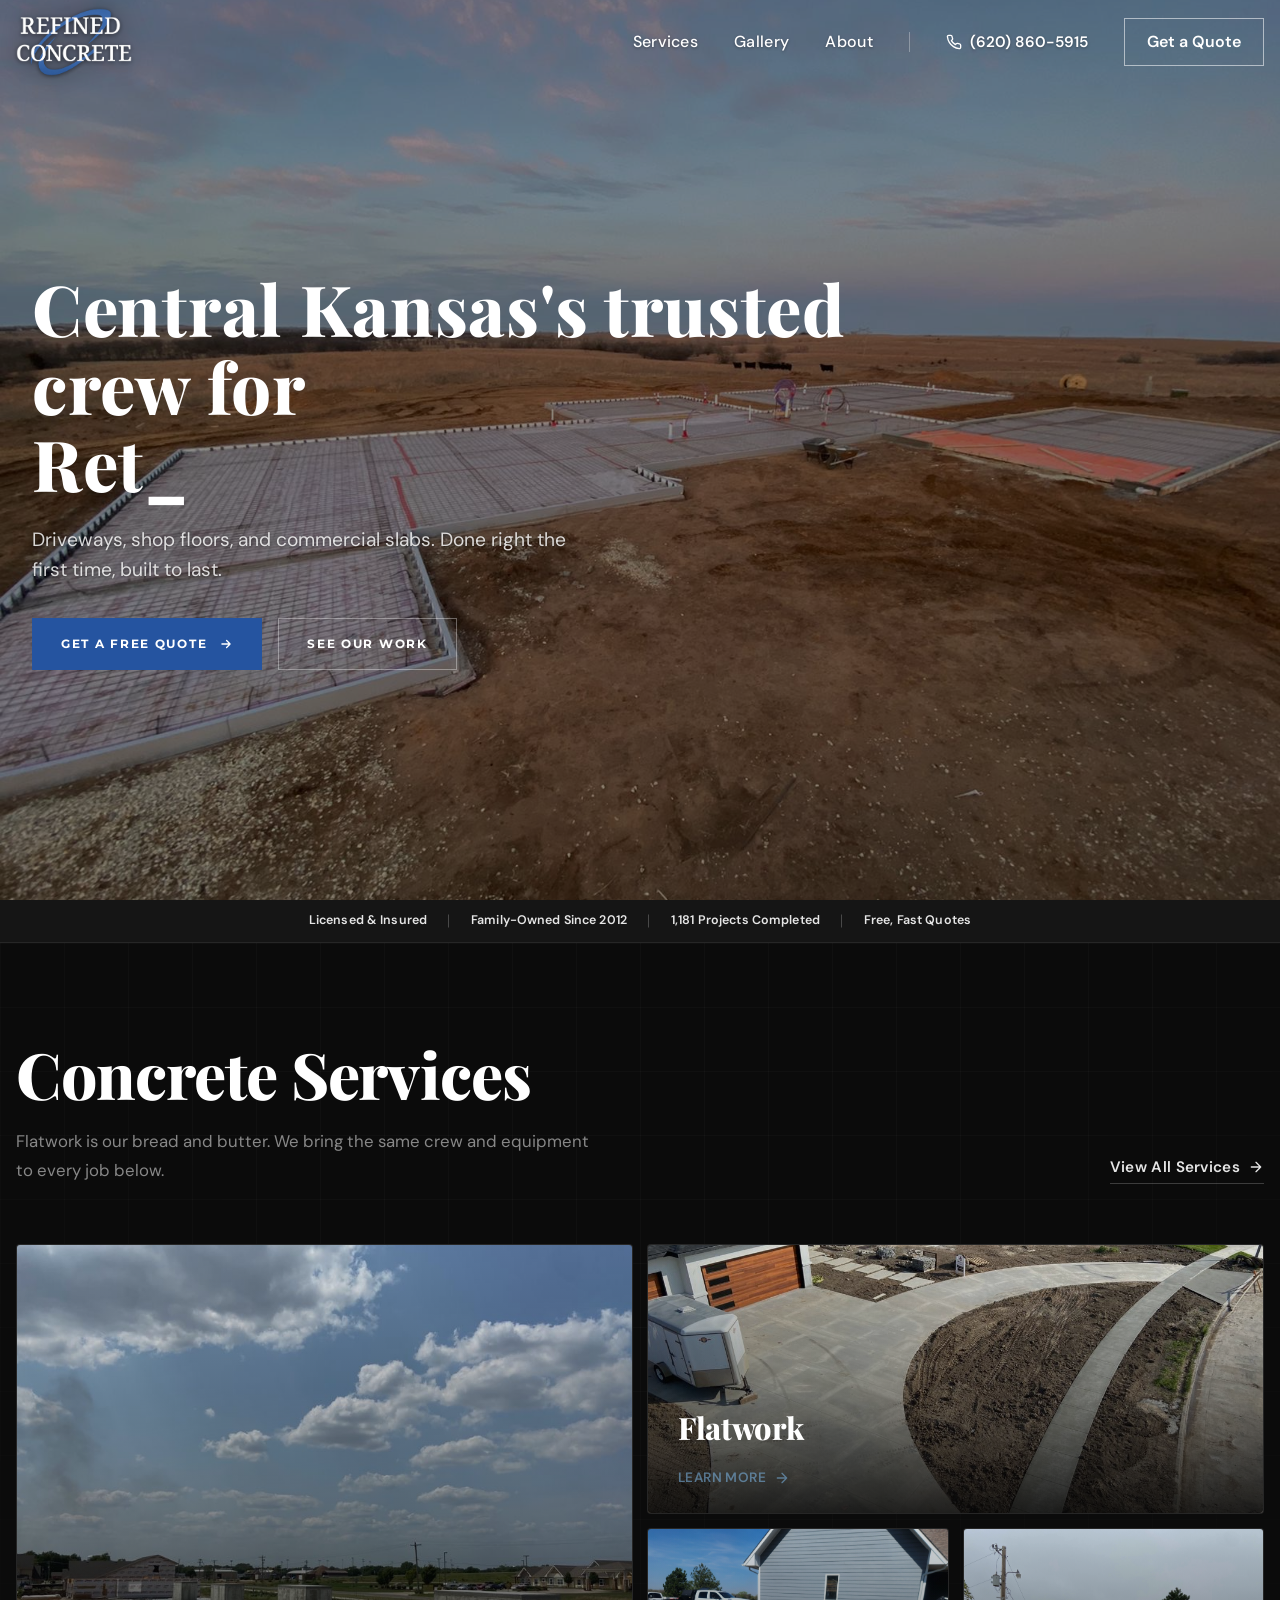
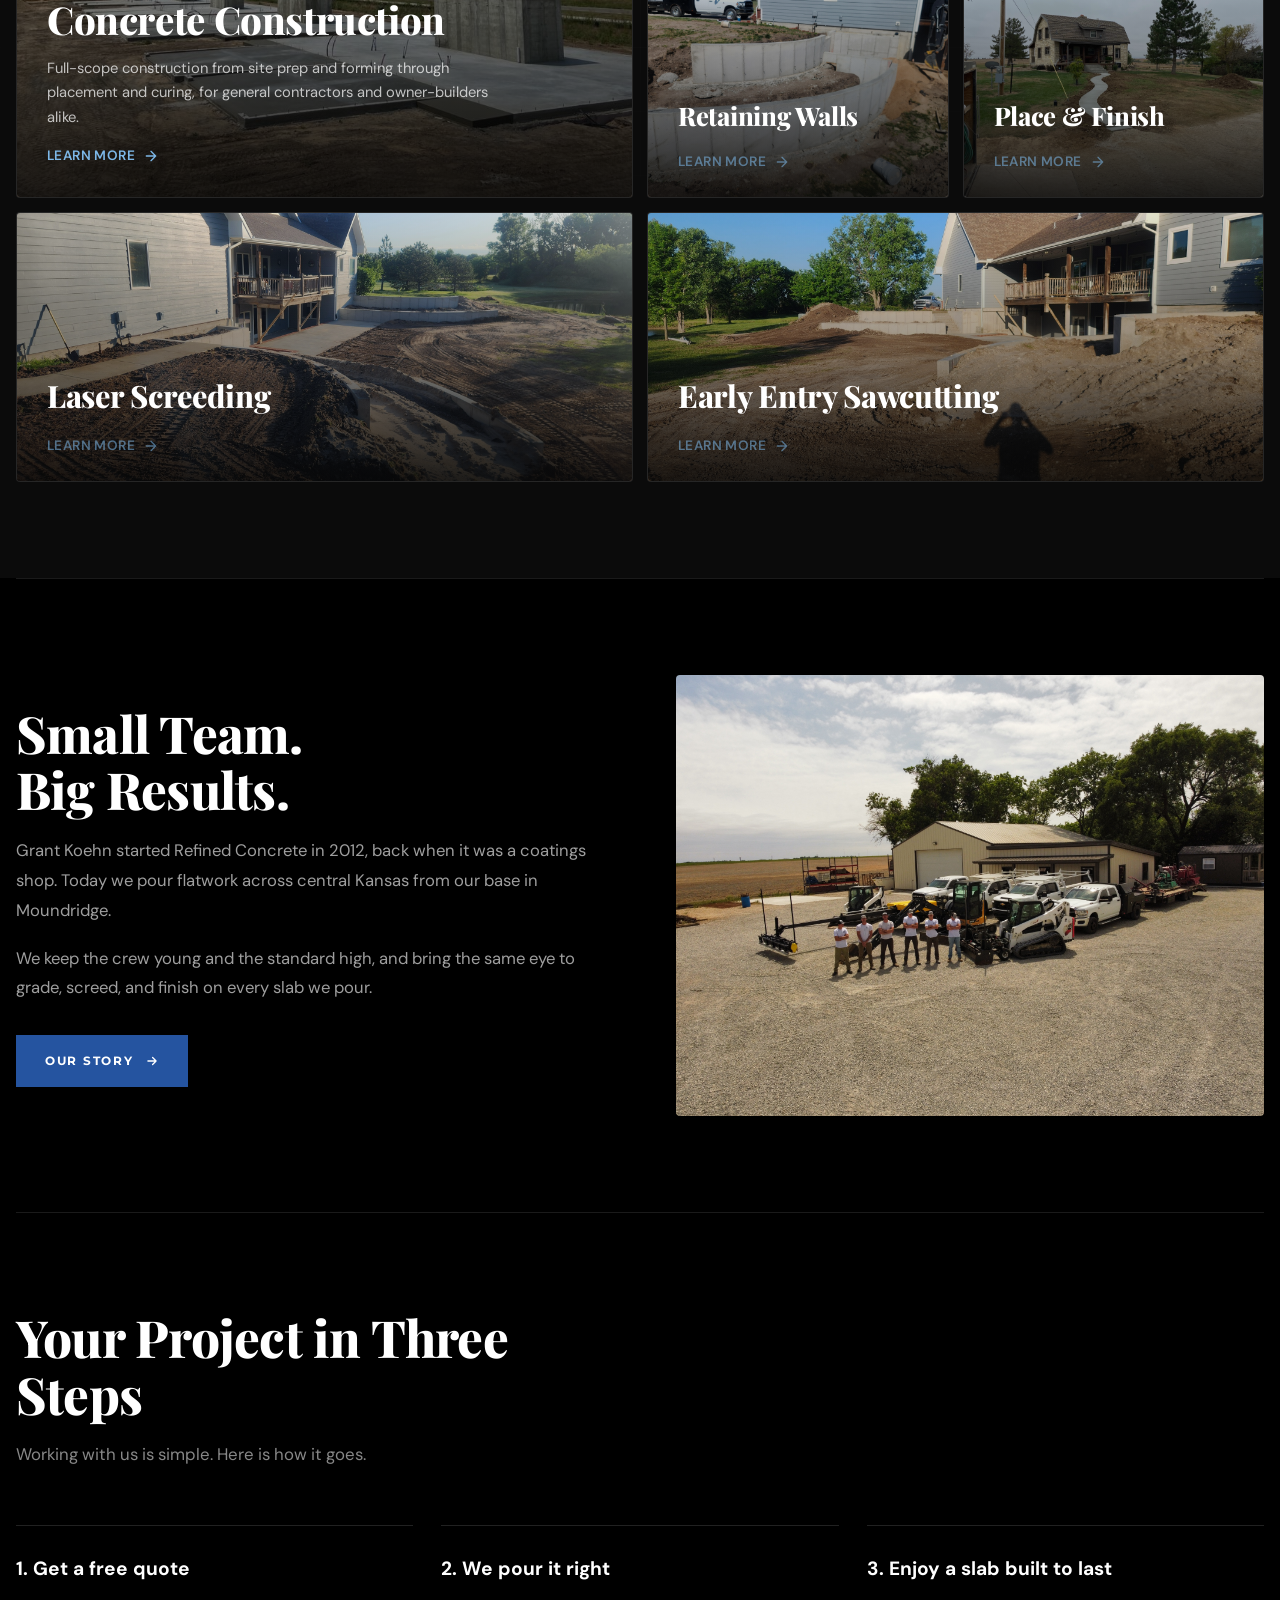
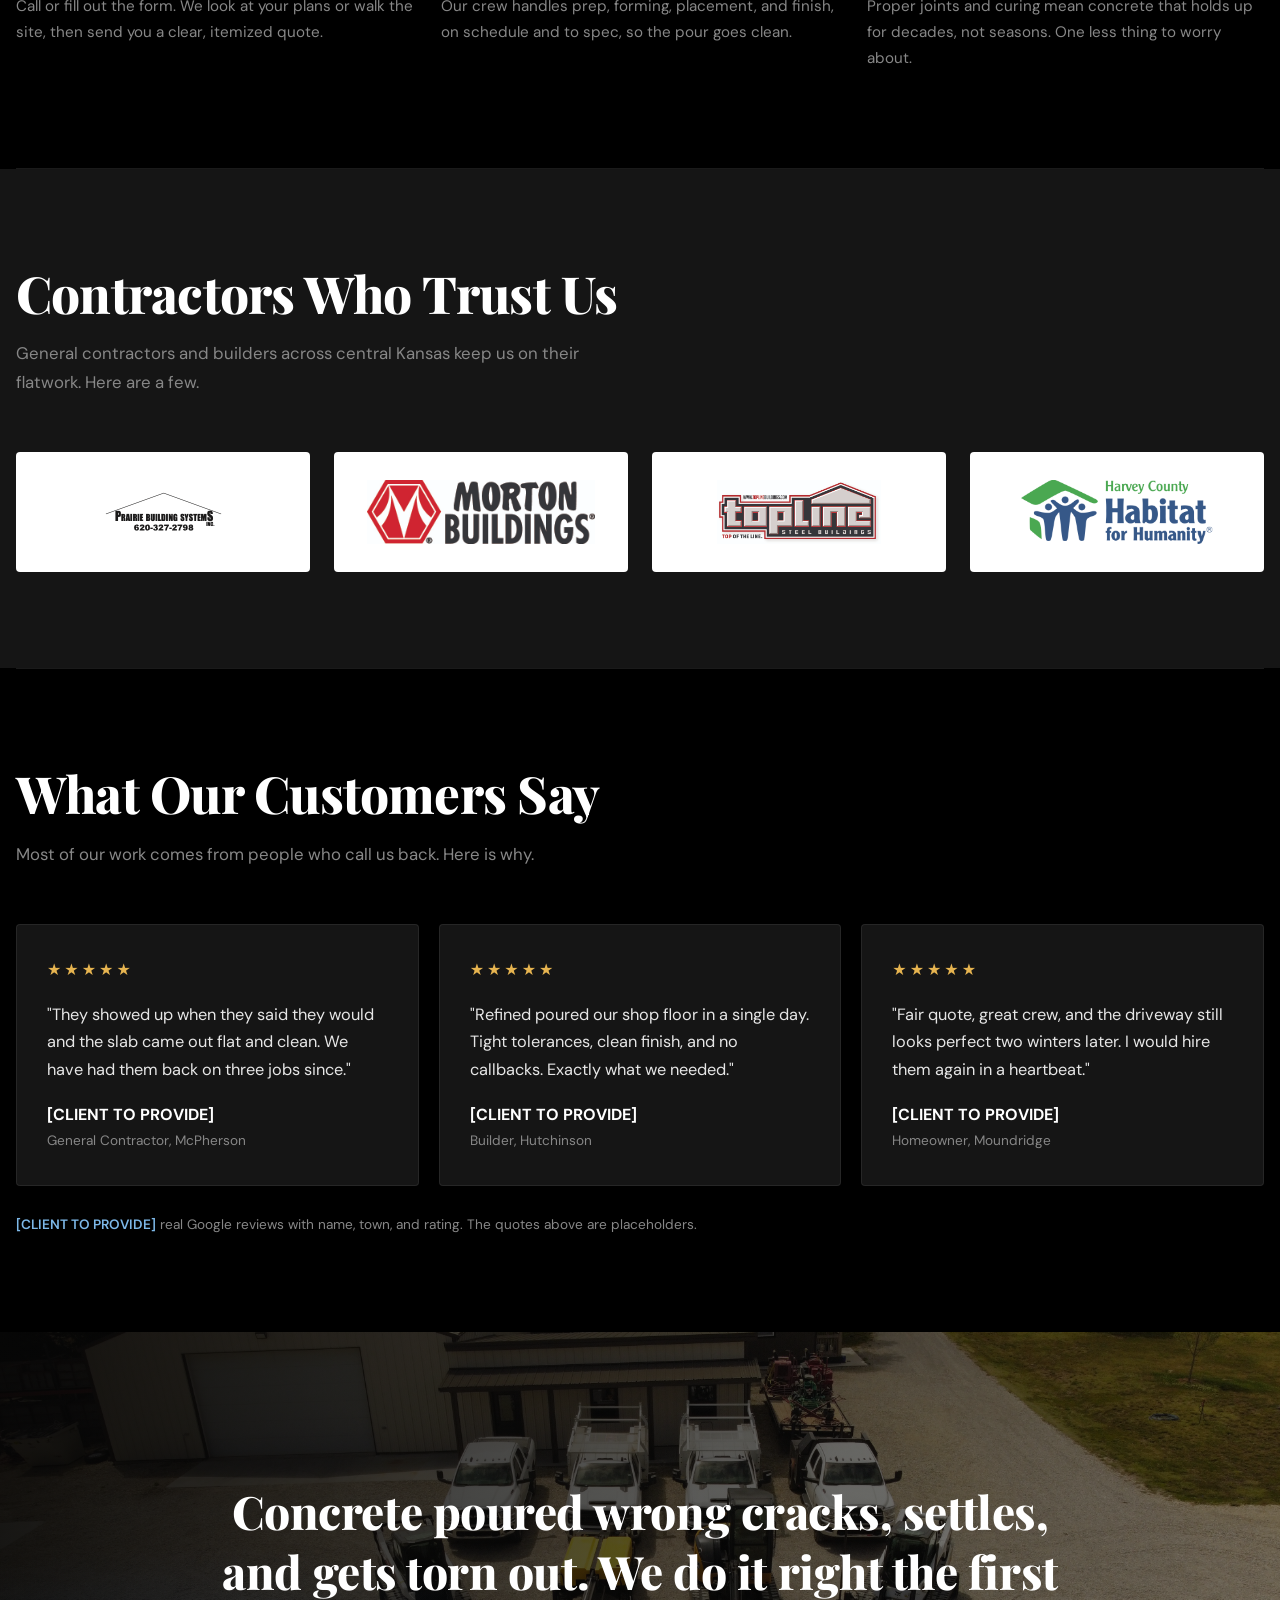
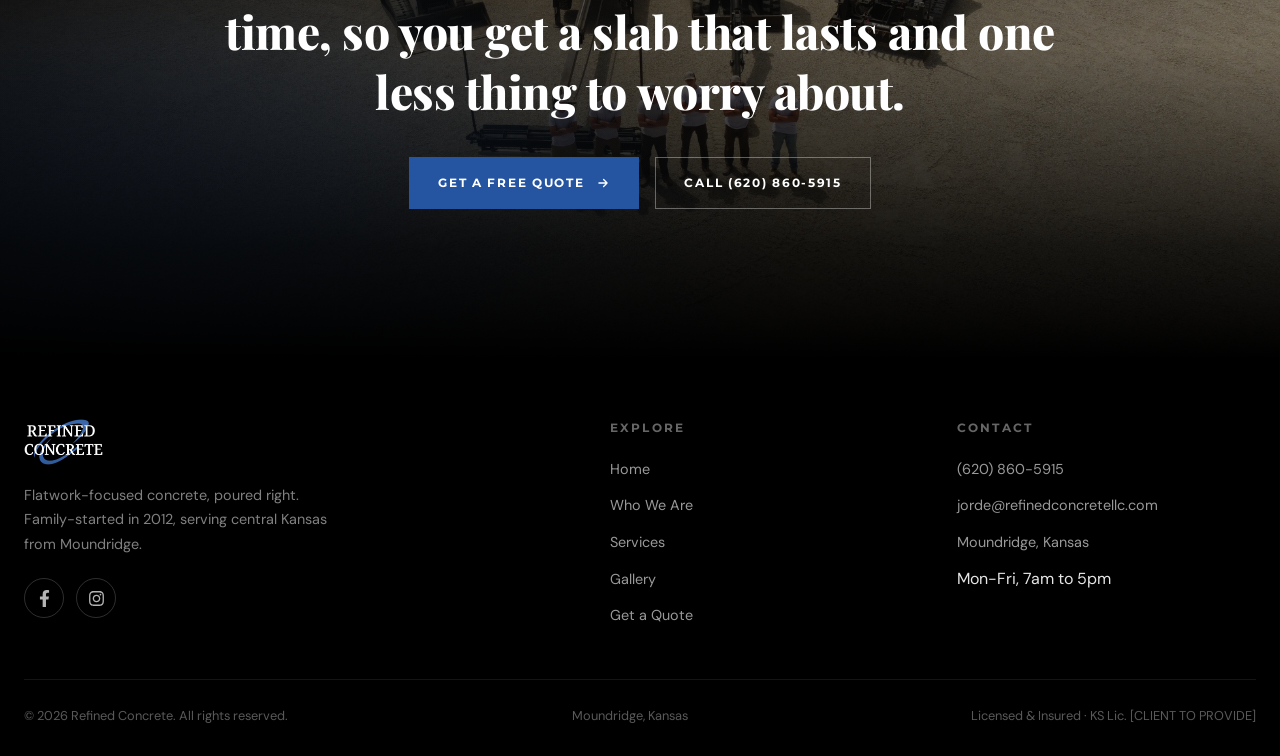
==== commit ec92cf16: "Use the live domain refinedconcretellc.com everywhere Update canonical, Open Graph/Twitter, JSON-LD " ====
--- a/mockup/index.html
+++ b/mockup/index.html
@@ -5,7 +5,7 @@
   <meta name="viewport" content="width=device-width, initial-scale=1.0" />
   <title>Refined Concrete | Flatwork Done Right | Moundridge, Kansas</title>
   <meta name="description" content="Refined Concrete pours flatwork done right the first time, so central Kansas builders and homeowners get slabs that last. Family-owned in Moundridge, KS since 2012. Get a free quote." />
-  <link rel="canonical" href="https://refinedconcrete.com/" />
+  <link rel="canonical" href="https://refinedconcretellc.com/" />
   <meta name="theme-color" content="#000000" />
   <link rel="icon" href="../assets/images/favicon.png" />
   <link rel="apple-touch-icon" href="../assets/images/favicon.png" />
@@ -13,22 +13,22 @@
   <meta property="og:site_name" content="Refined Concrete" />
   <meta property="og:title" content="Refined Concrete | Flatwork Done Right" />
   <meta property="og:description" content="Family-owned concrete flatwork in Moundridge, KS. Done right the first time, built to last. Get a free quote." />
-  <meta property="og:url" content="https://refinedconcrete.com/" />
-  <meta property="og:image" content="https://refinedconcrete.com/assets/images/hero-1.jpg" />
+  <meta property="og:url" content="https://refinedconcretellc.com/" />
+  <meta property="og:image" content="https://refinedconcretellc.com/assets/images/hero-1.jpg" />
   <meta name="twitter:card" content="summary_large_image" />
   <meta name="twitter:title" content="Refined Concrete | Flatwork Done Right" />
   <meta name="twitter:description" content="Family-owned concrete flatwork in Moundridge, KS. Done right the first time, built to last." />
-  <meta name="twitter:image" content="https://refinedconcrete.com/assets/images/hero-1.jpg" />
+  <meta name="twitter:image" content="https://refinedconcretellc.com/assets/images/hero-1.jpg" />
   <script type="application/ld+json">
   {
     "@context": "https://schema.org",
     "@type": "GeneralContractor",
     "name": "Refined Concrete",
     "description": "Family-owned concrete flatwork contractor serving central Kansas.",
-    "image": "https://refinedconcrete.com/assets/images/hero-1.jpg",
+    "image": "https://refinedconcretellc.com/assets/images/hero-1.jpg",
     "telephone": "+1-620-860-5915",
-    "email": "jorde@refinedconcrete.com",
-    "url": "https://refinedconcrete.com/",
+    "email": "jorde@refinedconcretellc.com",
+    "url": "https://refinedconcretellc.com/",
     "foundingDate": "2012",
     "address": { "@type": "PostalAddress", "addressLocality": "Moundridge", "addressRegion": "KS", "addressCountry": "US" },
     "areaServed": "Central Kansas",
@@ -1300,7 +1300,7 @@
           <h4>Contact</h4>
           <ul>
             <li><a href="tel:6208605915">(620) 860-5915</a></li>
-            <li><a href="mailto:jorde@refinedconcrete.com">jorde@refinedconcrete.com</a></li>
+            <li><a href="mailto:jorde@refinedconcretellc.com">jorde@refinedconcretellc.com</a></li>
             <li><a href="#">Moundridge, Kansas</a></li>
             <li>Mon-Fri, 7am to 5pm</li>
           </ul>
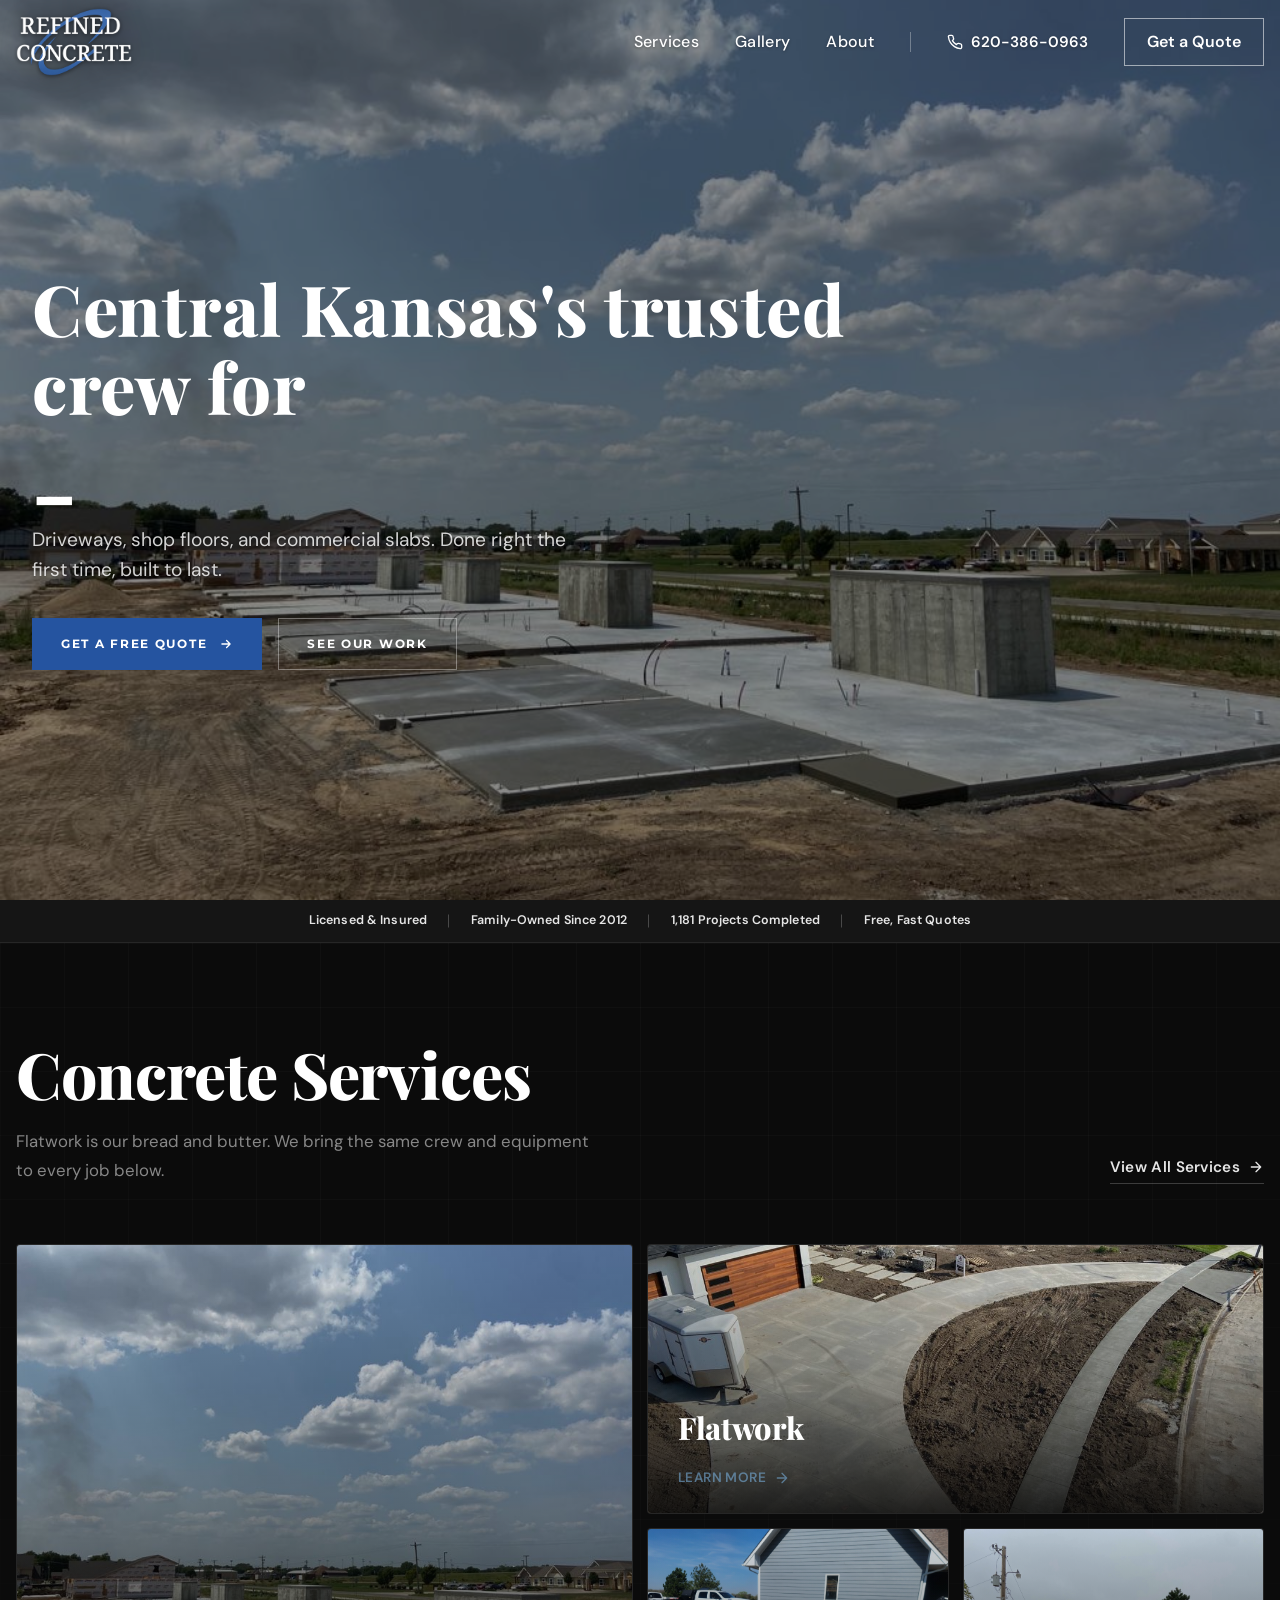
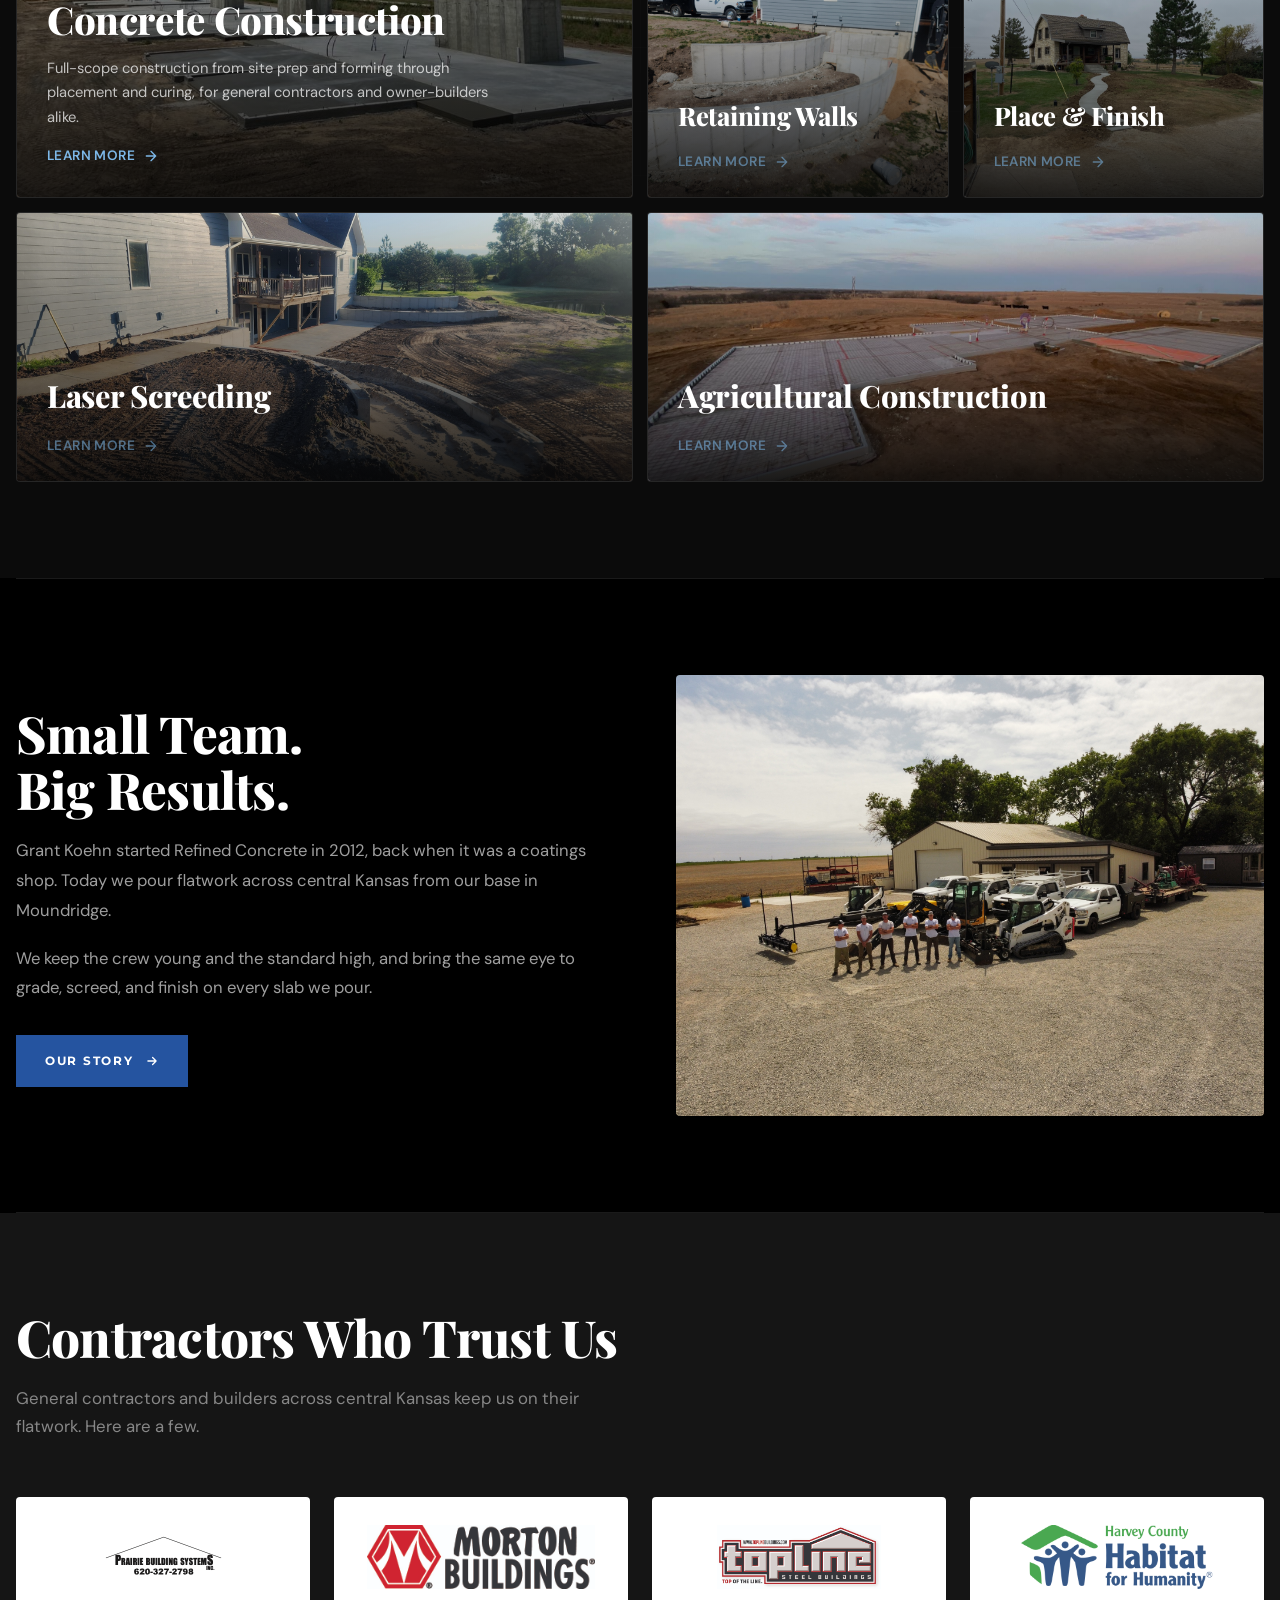
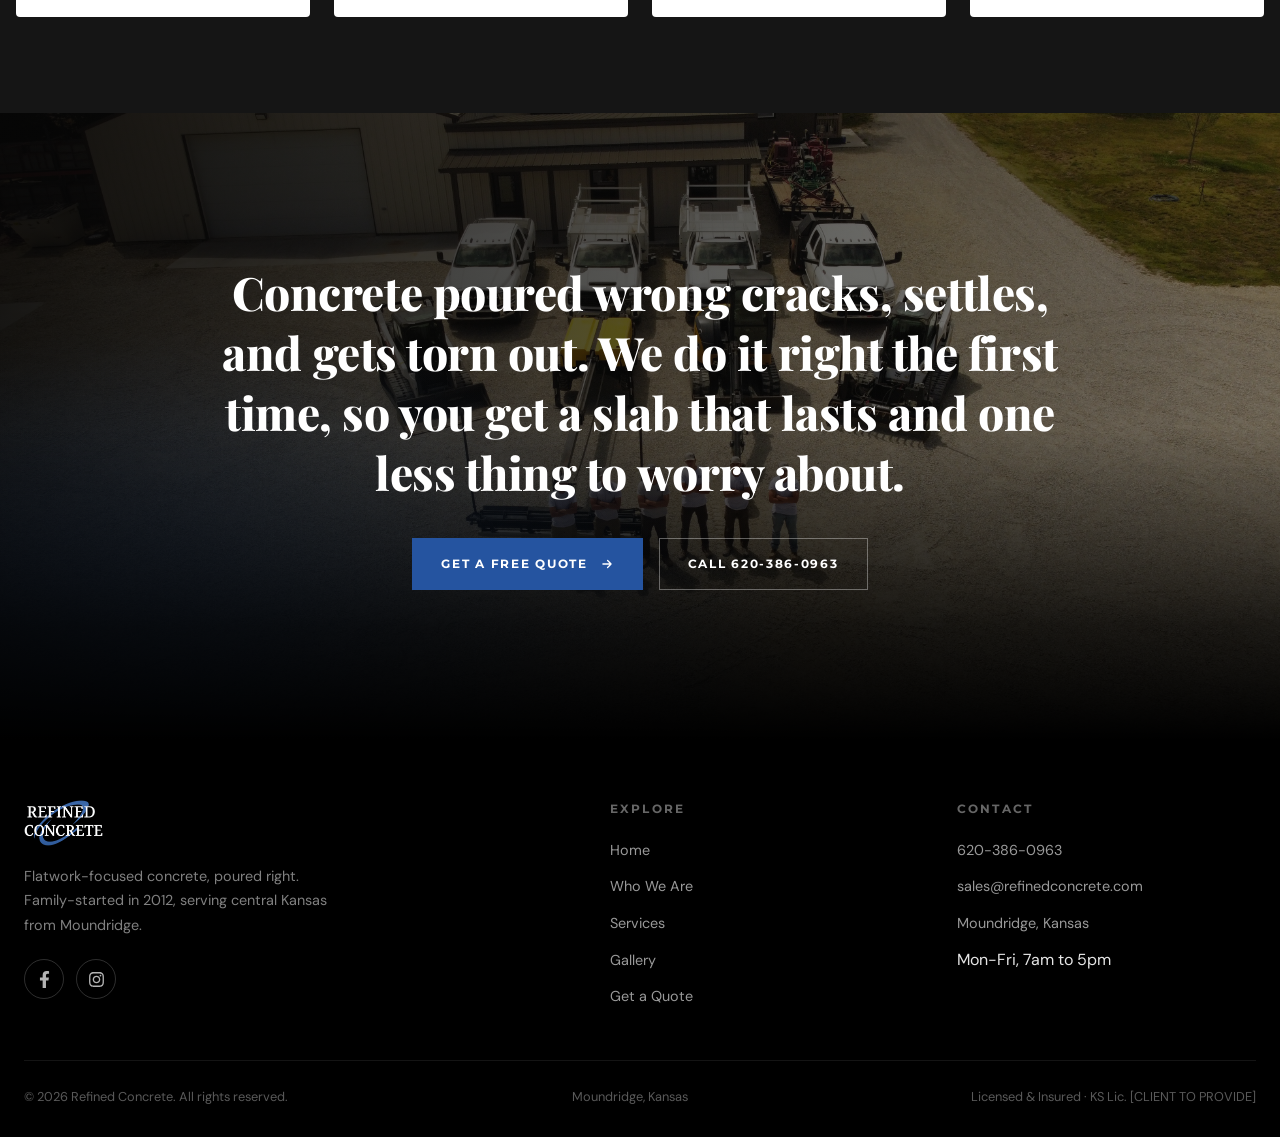
==== commit fe2f4e87: "Client revisions: contact info, services, and section trims - Update contact info site-wide: sales@r" ====
--- a/mockup/index.html
+++ b/mockup/index.html
@@ -26,8 +26,8 @@
     "name": "Refined Concrete",
     "description": "Family-owned concrete flatwork contractor serving central Kansas.",
     "image": "https://refinedconcretellc.com/assets/images/hero-1.jpg",
-    "telephone": "+1-620-860-5915",
-    "email": "jorde@refinedconcretellc.com",
+    "telephone": "+1-620-386-0963",
+    "email": "sales@refinedconcrete.com",
     "url": "https://refinedconcretellc.com/",
     "foundingDate": "2012",
     "address": { "@type": "PostalAddress", "addressLocality": "Moundridge", "addressRegion": "KS", "addressCountry": "US" },
@@ -531,23 +531,6 @@
       .reveal-up { opacity: 1; transform: none; transition: none; }
     }
 
-    /* ── PROCESS ── */
-    #process { background: var(--bg-1); }
-    .values-head { max-width: 620px; margin-bottom: 56px; }
-    .process-grid {
-      display: grid;
-      grid-template-columns: repeat(3, 1fr);
-      gap: 28px;
-      margin-top: 56px;
-    }
-    .process-step {
-      padding-top: 28px;
-      border-top: 1px solid rgba(255,255,255,0.13);
-    }
-    .process-step h3 { font-size: 1.2rem; font-weight: 700; color: var(--white); margin: 0 0 10px; }
-    .process-step p { font-size: 0.95rem; color: var(--gray); line-height: 1.7; }
-    @media (max-width: 768px) { .process-grid { grid-template-columns: 1fr; } }
-    @media (max-width: 600px) { .process-grid { grid-template-columns: 1fr; } }
 
     /* ── LOADING SKELETONS ── */
     @keyframes rc-shimmer { to { background-position: -200% 0; } }
@@ -842,28 +825,6 @@
       text-align: center;
     }
 
-    /* ── TESTIMONIALS ── */
-    #testimonials { background: var(--bg-1); }
-    .testimonials-head { max-width: 620px; margin-bottom: 52px; }
-    .testimonials-grid { display: grid; grid-template-columns: repeat(3, 1fr); gap: 20px; }
-    .testimonial {
-      background: var(--bg-4);
-      border: 1px solid var(--border);
-      border-radius: var(--radius);
-      padding: 32px 30px;
-      margin: 0;
-      display: flex;
-      flex-direction: column;
-      gap: 18px;
-    }
-    .testimonial .stars { color: #E6B450; letter-spacing: 3px; font-size: 1rem; }
-    .testimonial blockquote { margin: 0; color: var(--text); font-size: 1.02rem; line-height: 1.7; }
-    .testimonial figcaption { margin-top: auto; }
-    .testimonial figcaption strong { display: block; color: var(--white); font-weight: 700; }
-    .testimonial figcaption span { font-size: 0.85rem; color: var(--gray); }
-    .testimonials-note { margin-top: 28px; font-size: 0.85rem; color: var(--gray); }
-    .testimonials-note .placeholder { color: var(--blue-bright); font-weight: 600; }
-    @media (max-width: 900px) { .testimonials-grid { grid-template-columns: 1fr; } }
 
     /* ── FINAL CTA (full-bleed) ── */
     #final-cta {
@@ -1052,7 +1013,7 @@
           <li><a href="about.html">About</a></li>
         </ul>
         <div class="nav-divider"></div>
-        <a href="tel:6208605915" class="nav-phone"><svg viewBox="0 0 24 24" aria-hidden="true"><path d="M22 16.92v3a2 2 0 0 1-2.18 2 19.79 19.79 0 0 1-8.63-3.07 19.5 19.5 0 0 1-6-6 19.79 19.79 0 0 1-3.07-8.67A2 2 0 0 1 4.11 2h3a2 2 0 0 1 2 1.72c.13.96.36 1.9.7 2.81a2 2 0 0 1-.45 2.11L8.09 9.91a16 16 0 0 0 6 6l1.27-1.27a2 2 0 0 1 2.11-.45c.91.34 1.85.57 2.81.7A2 2 0 0 1 22 16.92z"/></svg>(620) 860-5915</a>
+        <a href="tel:6203860963" class="nav-phone"><svg viewBox="0 0 24 24" aria-hidden="true"><path d="M22 16.92v3a2 2 0 0 1-2.18 2 19.79 19.79 0 0 1-8.63-3.07 19.5 19.5 0 0 1-6-6 19.79 19.79 0 0 1-3.07-8.67A2 2 0 0 1 4.11 2h3a2 2 0 0 1 2 1.72c.13.96.36 1.9.7 2.81a2 2 0 0 1-.45 2.11L8.09 9.91a16 16 0 0 0 6 6l1.27-1.27a2 2 0 0 1 2.11-.45c.91.34 1.85.57 2.81.7A2 2 0 0 1 22 16.92z"/></svg>620-386-0963</a>
         <a href="quote.html" class="nav-cta">Get a Quote</a>
       </div>
     </div>
@@ -1141,11 +1102,11 @@
           <span class="service-card-arrow">Learn more <svg viewBox="0 0 24 24"><path d="M5 12h14M12 5l7 7-7 7"/></svg></span>
         </span>
       </a>
-      <a class="service-card wide" href="services.html#sawcutting">
-        <span class="service-card-bg" style="background-image:url('../assets/images/gallery-4.jpg')"></span>
+      <a class="service-card wide" href="services.html#agricultural-construction">
+        <span class="service-card-bg" style="background-image:url('../assets/images/hero-2.jpg')"></span>
         <span class="service-card-body">
-          <h3>Early Entry Sawcutting</h3>
-          <span class="service-card-desc">Control joints cut within hours of placement so the slab cracks where you want it, not where it wants to.</span>
+          <h3>Agricultural Construction</h3>
+          <span class="service-card-desc">Slabs, floors, and foundations for barns, shops, grain facilities, and equipment buildings out on the farm.</span>
           <span class="service-card-arrow">Learn more <svg viewBox="0 0 24 24"><path d="M5 12h14M12 5l7 7-7 7"/></svg></span>
         </span>
       </a>
@@ -1168,32 +1129,6 @@
       <div class="split-media">
         <span class="reveal-cover"></span>
         <img loading="lazy" decoding="async" src="../assets/images/about-team.jpg" alt="Refined Concrete team and equipment" />
-      </div>
-    </div>
-  </section>
-
-  <div class="section-divider"><div class="rule"></div></div>
-
-  <!-- PROCESS -->
-  <section class="section" id="process">
-    <div class="section-inner">
-      <div class="values-head reveal-up">
-        <h2 class="section-title">Your Project in Three Steps</h2>
-        <p class="section-sub">Working with us is simple. Here is how it goes.</p>
-      </div>
-      <div class="process-grid">
-        <div class="process-step reveal-up">
-          <h3>1. Get a free quote</h3>
-          <p>Call or fill out the form. We look at your plans or walk the site, then send you a clear, itemized quote.</p>
-        </div>
-        <div class="process-step reveal-up">
-          <h3>2. We pour it right</h3>
-          <p>Our crew handles prep, forming, placement, and finish, on schedule and to spec, so the pour goes clean.</p>
-        </div>
-        <div class="process-step reveal-up">
-          <h3>3. Enjoy a slab built to last</h3>
-          <p>Proper joints and curing mean concrete that holds up for decades, not seasons. One less thing to worry about.</p>
-        </div>
       </div>
     </div>
   </section>
@@ -1224,36 +1159,6 @@
     </div>
   </section>
 
-  <div class="section-divider"><div class="rule"></div></div>
-
-  <!-- TESTIMONIALS -->
-  <section class="section" id="testimonials">
-    <div class="section-inner">
-      <div class="testimonials-head reveal-up">
-        <h2 class="section-title">What Our Customers Say</h2>
-        <p class="section-sub">Most of our work comes from people who call us back. Here is why.</p>
-      </div>
-      <div class="testimonials-grid">
-        <figure class="testimonial reveal-up">
-          <div class="stars" aria-label="Rated 5 out of 5">★★★★★</div>
-          <blockquote>"They showed up when they said they would and the slab came out flat and clean. We have had them back on three jobs since."</blockquote>
-          <figcaption><strong>[CLIENT TO PROVIDE]</strong><span>General Contractor, McPherson</span></figcaption>
-        </figure>
-        <figure class="testimonial reveal-up">
-          <div class="stars" aria-label="Rated 5 out of 5">★★★★★</div>
-          <blockquote>"Refined poured our shop floor in a single day. Tight tolerances, clean finish, and no callbacks. Exactly what we needed."</blockquote>
-          <figcaption><strong>[CLIENT TO PROVIDE]</strong><span>Builder, Hutchinson</span></figcaption>
-        </figure>
-        <figure class="testimonial reveal-up">
-          <div class="stars" aria-label="Rated 5 out of 5">★★★★★</div>
-          <blockquote>"Fair quote, great crew, and the driveway still looks perfect two winters later. I would hire them again in a heartbeat."</blockquote>
-          <figcaption><strong>[CLIENT TO PROVIDE]</strong><span>Homeowner, Moundridge</span></figcaption>
-        </figure>
-      </div>
-      <p class="testimonials-note"><span class="placeholder">[CLIENT TO PROVIDE]</span> real Google reviews with name, town, and rating. The quotes above are placeholders.</p>
-    </div>
-  </section>
-
   <!-- FINAL CTA -->
   <section id="final-cta">
     <span class="cta-bg"></span>
@@ -1262,7 +1167,7 @@
         <h2>Concrete poured wrong cracks, settles, and gets torn out. We do it right the first time, so you get a slab that lasts and one less thing to worry about.</h2>
         <div class="final-cta-actions">
           <a href="quote.html" class="btn-primary">Get a Free Quote <svg viewBox="0 0 24 24"><path d="M5 12h14M13 6l6 6-6 6"/></svg></a>
-          <a href="tel:6208605915" class="btn-outline">Call (620) 860-5915</a>
+          <a href="tel:6203860963" class="btn-outline">Call 620-386-0963</a>
         </div>
       </div>
     </div>
@@ -1270,7 +1175,7 @@
 
   <!-- MOBILE STICKY CTA -->
   <div class="mobile-cta" aria-label="Quick contact">
-    <a href="tel:6208605915" class="mc-call"><svg viewBox="0 0 24 24" aria-hidden="true"><path d="M22 16.92v3a2 2 0 0 1-2.18 2 19.79 19.79 0 0 1-8.63-3.07 19.5 19.5 0 0 1-6-6 19.79 19.79 0 0 1-3.07-8.67A2 2 0 0 1 4.11 2h3a2 2 0 0 1 2 1.72c.13.96.36 1.9.7 2.81a2 2 0 0 1-.45 2.11L8.09 9.91a16 16 0 0 0 6 6l1.27-1.27a2 2 0 0 1 2.11-.45c.91.34 1.85.57 2.81.7A2 2 0 0 1 22 16.92z"/></svg>Call</a>
+    <a href="tel:6203860963" class="mc-call"><svg viewBox="0 0 24 24" aria-hidden="true"><path d="M22 16.92v3a2 2 0 0 1-2.18 2 19.79 19.79 0 0 1-8.63-3.07 19.5 19.5 0 0 1-6-6 19.79 19.79 0 0 1-3.07-8.67A2 2 0 0 1 4.11 2h3a2 2 0 0 1 2 1.72c.13.96.36 1.9.7 2.81a2 2 0 0 1-.45 2.11L8.09 9.91a16 16 0 0 0 6 6l1.27-1.27a2 2 0 0 1 2.11-.45c.91.34 1.85.57 2.81.7A2 2 0 0 1 22 16.92z"/></svg>Call</a>
     <a href="quote.html" class="mc-quote">Get a Quote</a>
   </div>
 
@@ -1299,8 +1204,8 @@
         <div class="footer-col">
           <h4>Contact</h4>
           <ul>
-            <li><a href="tel:6208605915">(620) 860-5915</a></li>
-            <li><a href="mailto:jorde@refinedconcretellc.com">jorde@refinedconcretellc.com</a></li>
+            <li><a href="tel:6203860963">620-386-0963</a></li>
+            <li><a href="mailto:sales@refinedconcrete.com">sales@refinedconcrete.com</a></li>
             <li><a href="#">Moundridge, Kansas</a></li>
             <li>Mon-Fri, 7am to 5pm</li>
           </ul>
@@ -1358,7 +1263,7 @@
     siteNav.querySelectorAll('.nav-right a').forEach(a => a.addEventListener('click', () => setMenu(false)));
     document.addEventListener('keydown', (e) => { if (e.key === 'Escape') setMenu(false); });
 
-    const services = ['Flatwork', 'Retaining Walls', 'Laser Screeding', 'Sawcutting', 'Place & Finish'];
+    const services = ['Flatwork', 'Retaining Walls', 'Agricultural Construction', 'Laser Screeding', 'Place & Finish'];
     const rotEl = document.getElementById('rotating-service');
     let svcIdx = 0;
     let charIdx = services[0].length;
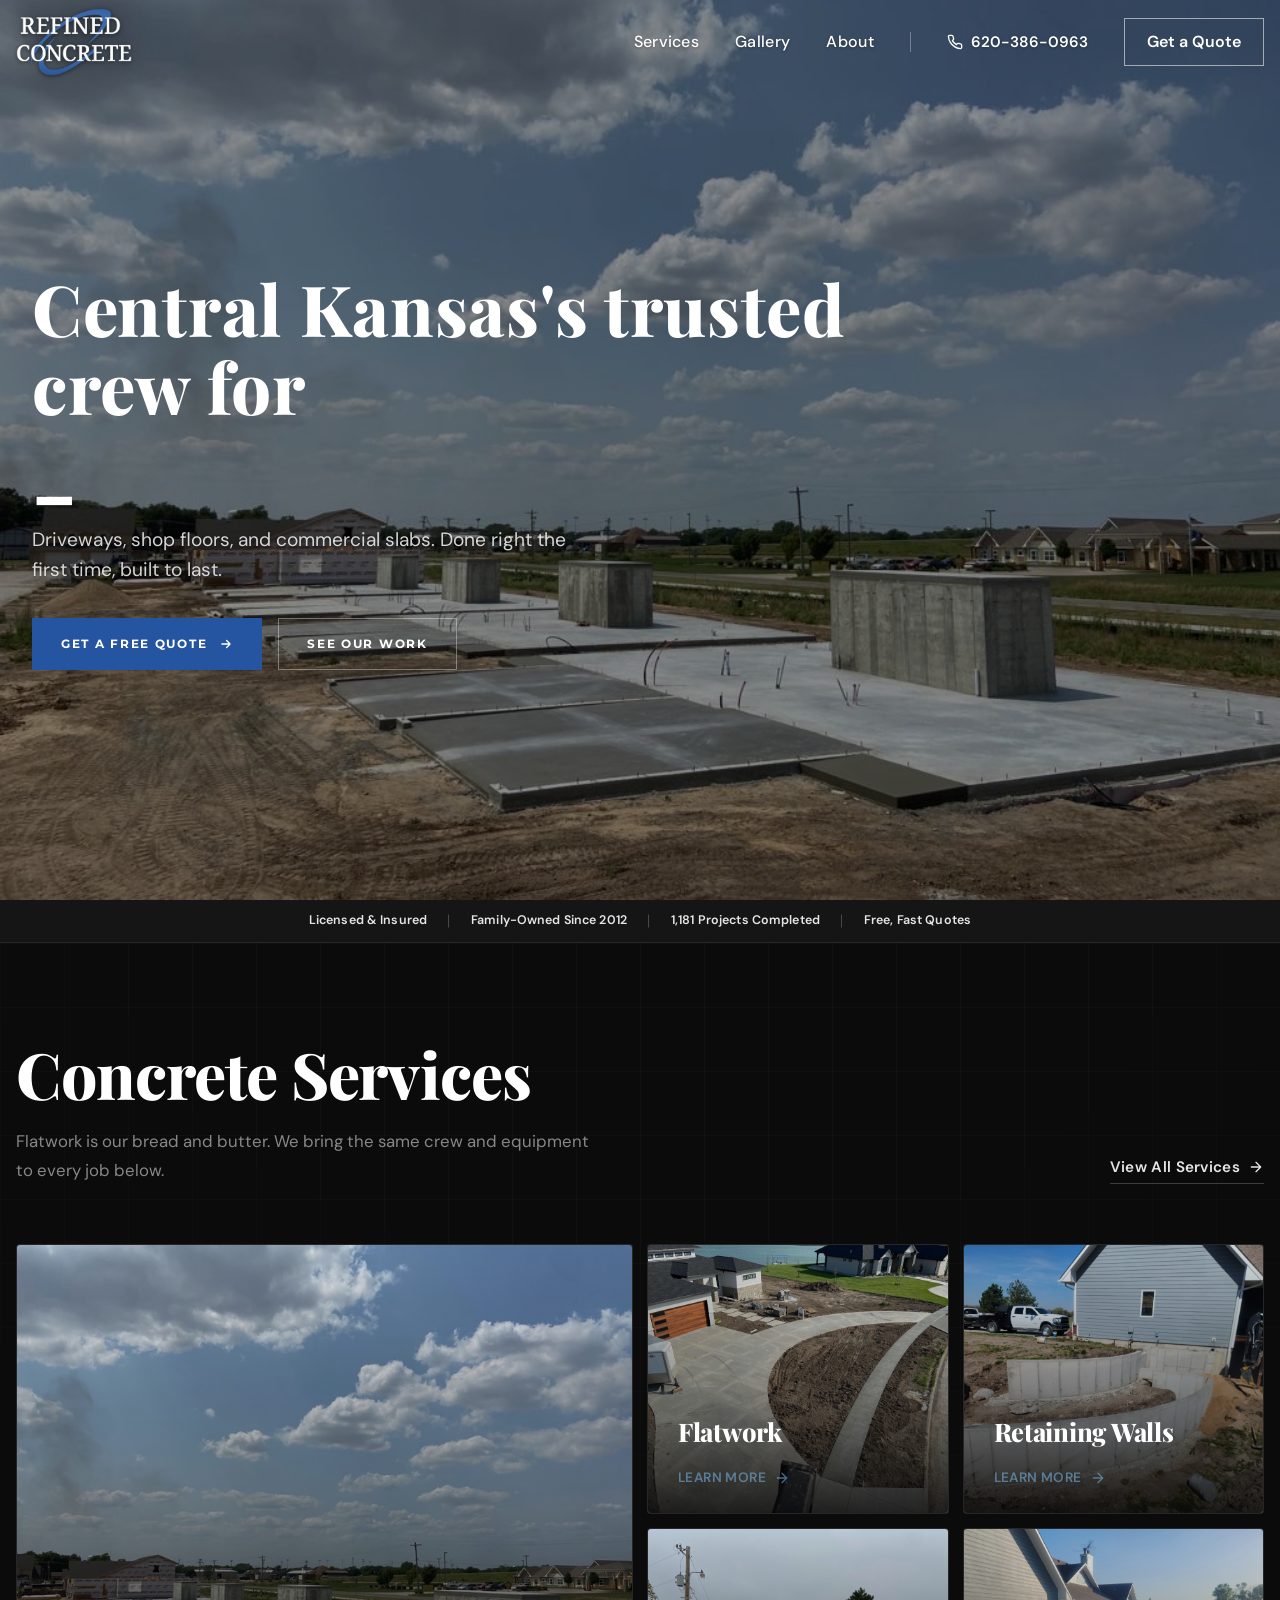
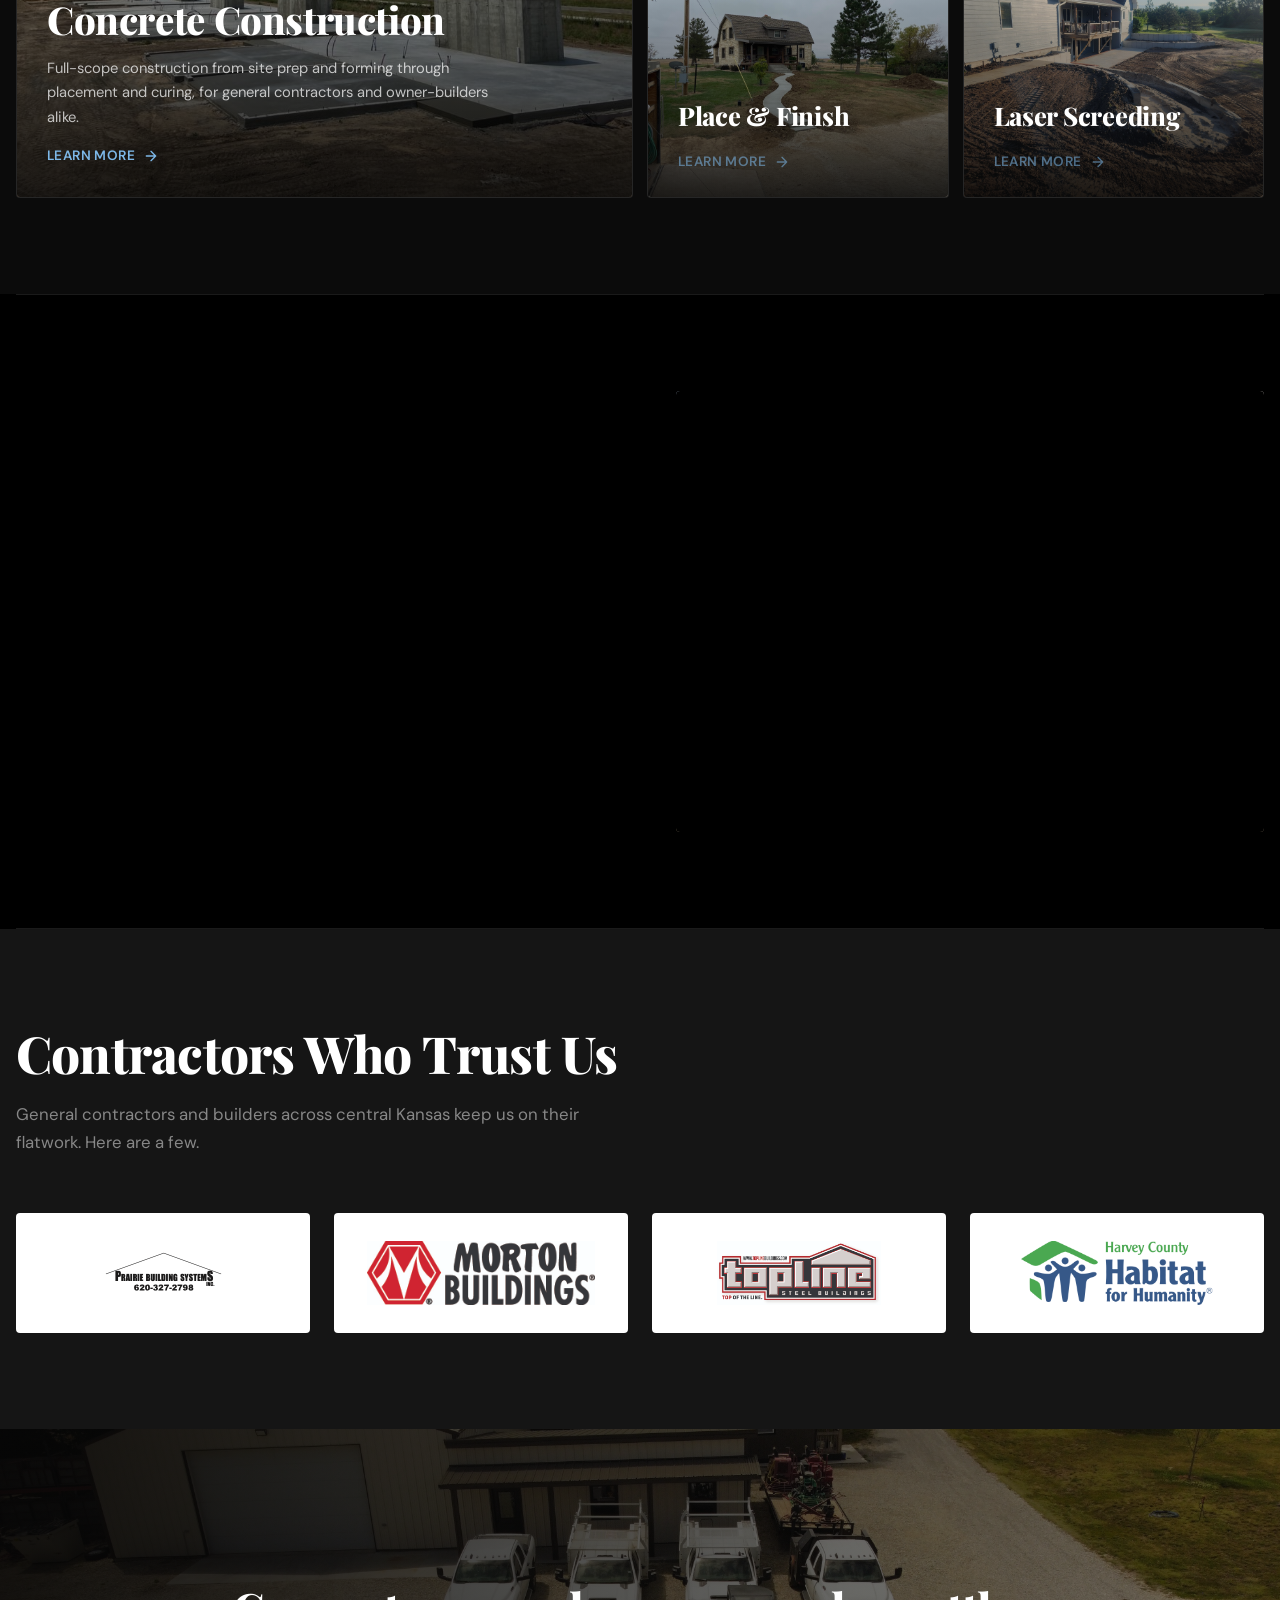
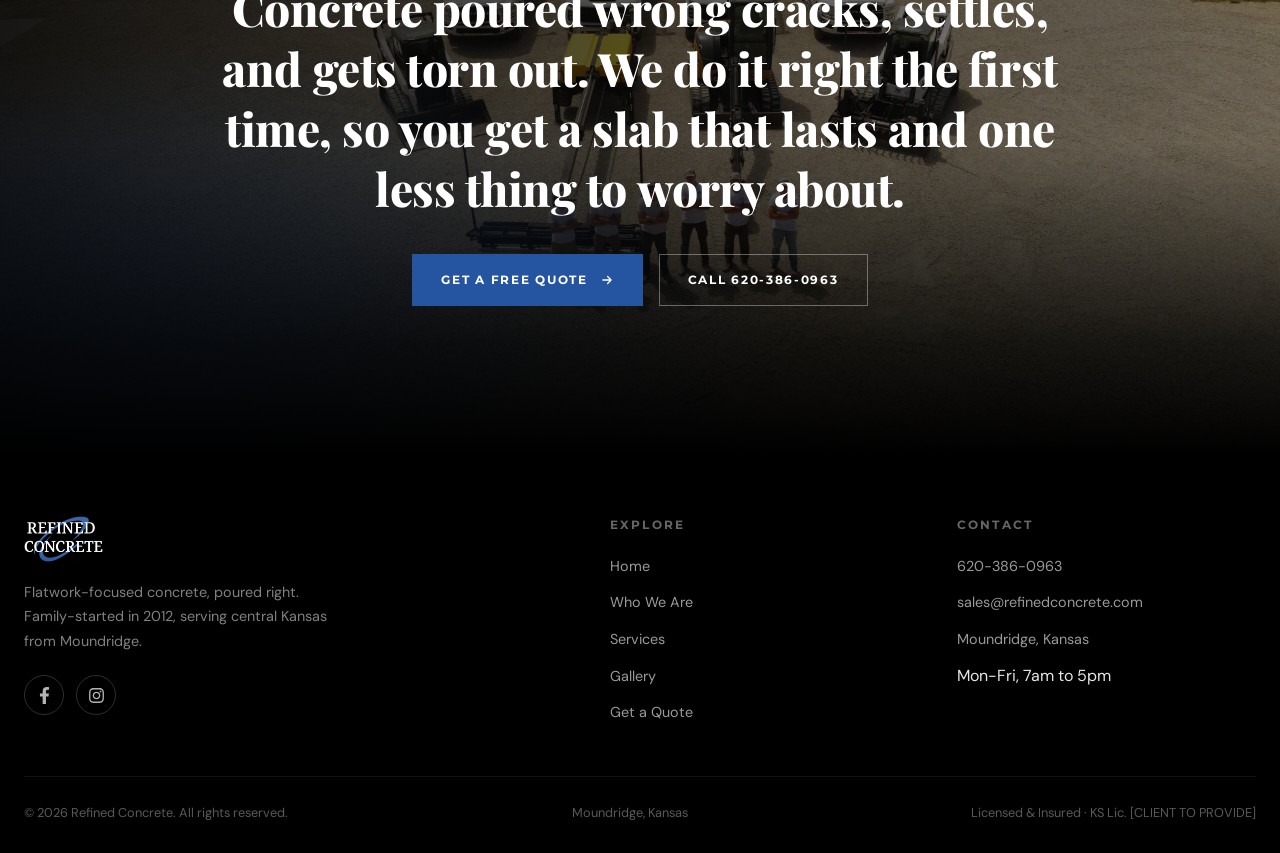
==== commit 361bc3ef: "Make agricultural a capability, not a standalone service Remove the Agricultural Construction servic" ====
--- a/mockup/index.html
+++ b/mockup/index.html
@@ -1070,7 +1070,7 @@
           <span class="service-card-arrow">Learn more <svg viewBox="0 0 24 24"><path d="M5 12h14M12 5l7 7-7 7"/></svg></span>
         </span>
       </a>
-      <a class="service-card wide" href="services.html#flatwork">
+      <a class="service-card" href="services.html#flatwork">
         <span class="service-card-bg" style="background-image:url('../assets/images/gallery-1.jpg')"></span>
         <span class="service-card-body">
           <h3>Flatwork</h3>
@@ -1094,19 +1094,11 @@
           <span class="service-card-arrow">Learn more <svg viewBox="0 0 24 24"><path d="M5 12h14M12 5l7 7-7 7"/></svg></span>
         </span>
       </a>
-      <a class="service-card wide" href="services.html#laser-screeding">
+      <a class="service-card" href="services.html#laser-screeding">
         <span class="service-card-bg" style="background-image:url('../assets/images/gallery-6.jpg')"></span>
         <span class="service-card-body">
           <h3>Laser Screeding</h3>
           <span class="service-card-desc">Laser-guided screed equipment delivering high-tolerance FF/FL floors for warehouse and industrial pours at large-volume scale.</span>
-          <span class="service-card-arrow">Learn more <svg viewBox="0 0 24 24"><path d="M5 12h14M12 5l7 7-7 7"/></svg></span>
-        </span>
-      </a>
-      <a class="service-card wide" href="services.html#agricultural-construction">
-        <span class="service-card-bg" style="background-image:url('../assets/images/hero-2.jpg')"></span>
-        <span class="service-card-body">
-          <h3>Agricultural Construction</h3>
-          <span class="service-card-desc">Slabs, floors, and foundations for barns, shops, grain facilities, and equipment buildings out on the farm.</span>
           <span class="service-card-arrow">Learn more <svg viewBox="0 0 24 24"><path d="M5 12h14M12 5l7 7-7 7"/></svg></span>
         </span>
       </a>
@@ -1263,7 +1255,7 @@
     siteNav.querySelectorAll('.nav-right a').forEach(a => a.addEventListener('click', () => setMenu(false)));
     document.addEventListener('keydown', (e) => { if (e.key === 'Escape') setMenu(false); });
 
-    const services = ['Flatwork', 'Retaining Walls', 'Agricultural Construction', 'Laser Screeding', 'Place & Finish'];
+    const services = ['Flatwork', 'Retaining Walls', 'Laser Screeding', 'Place & Finish'];
     const rotEl = document.getElementById('rotating-service');
     let svcIdx = 0;
     let charIdx = services[0].length;
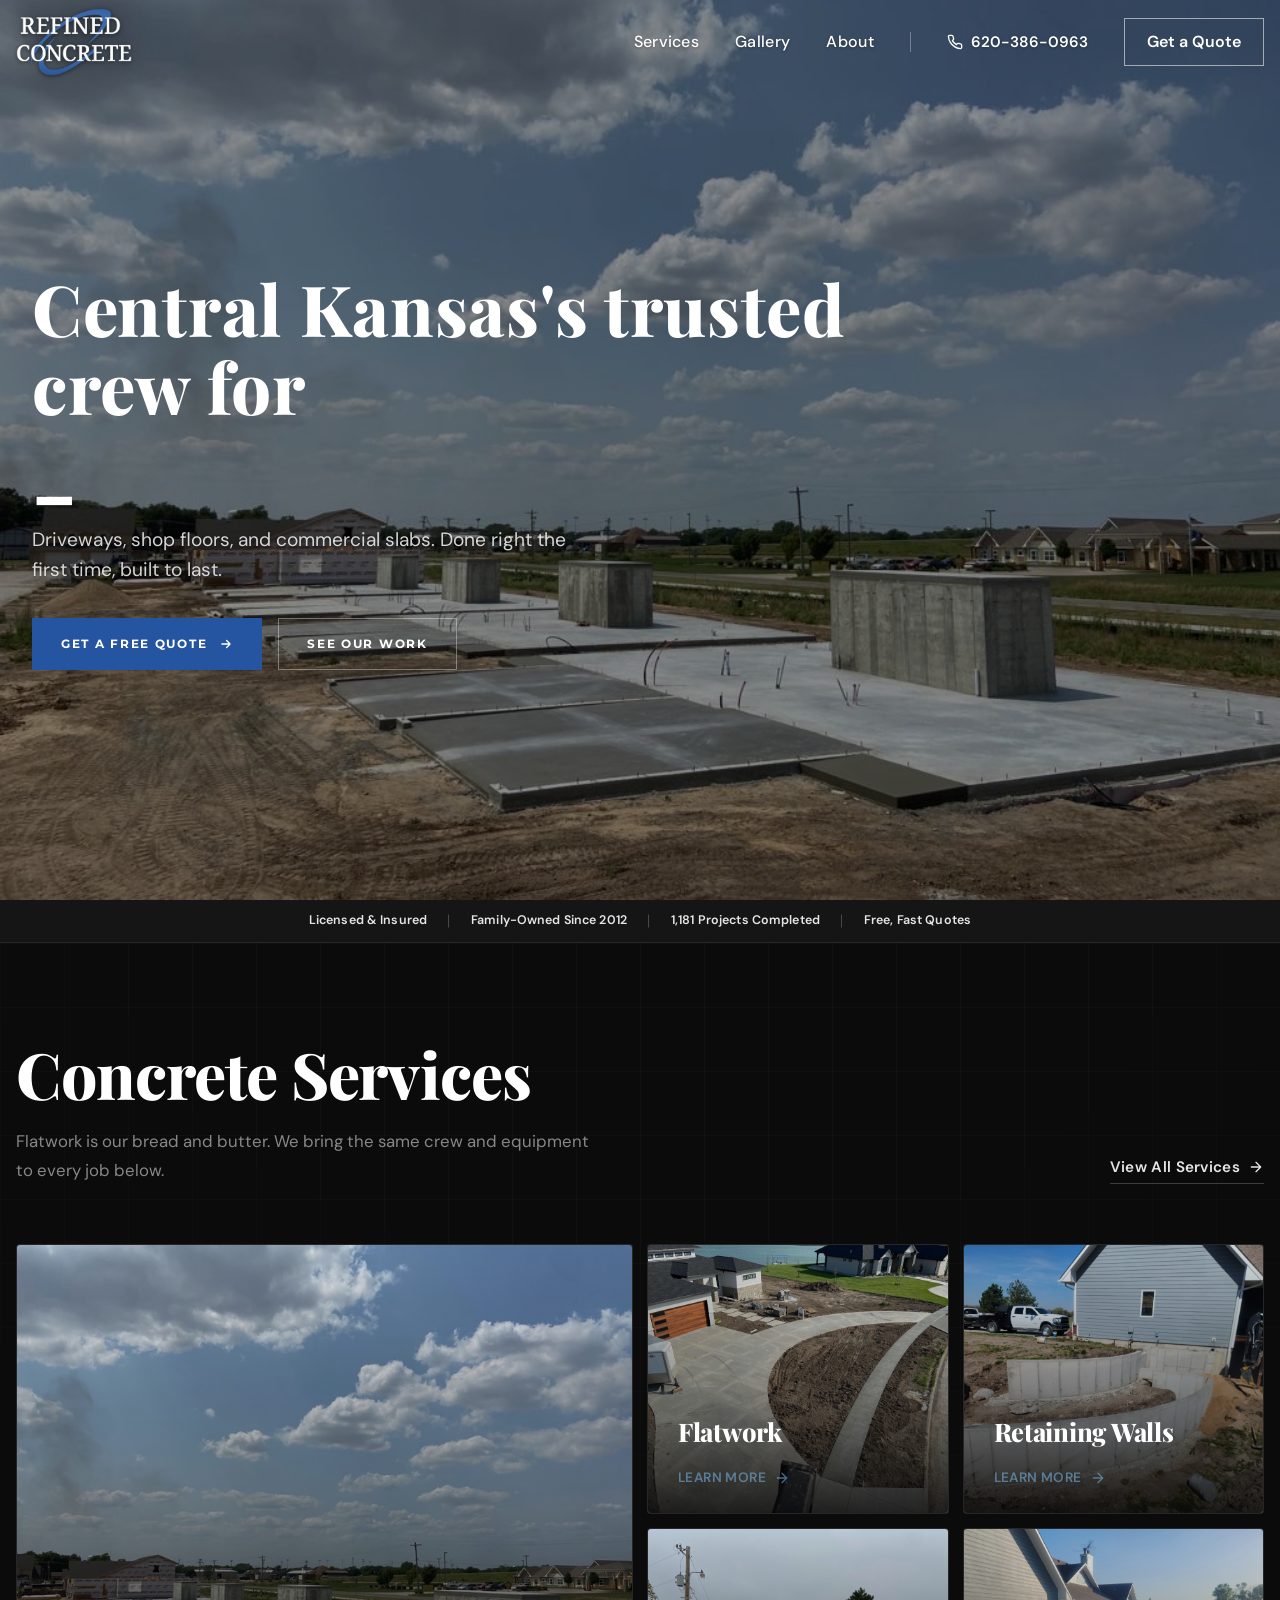
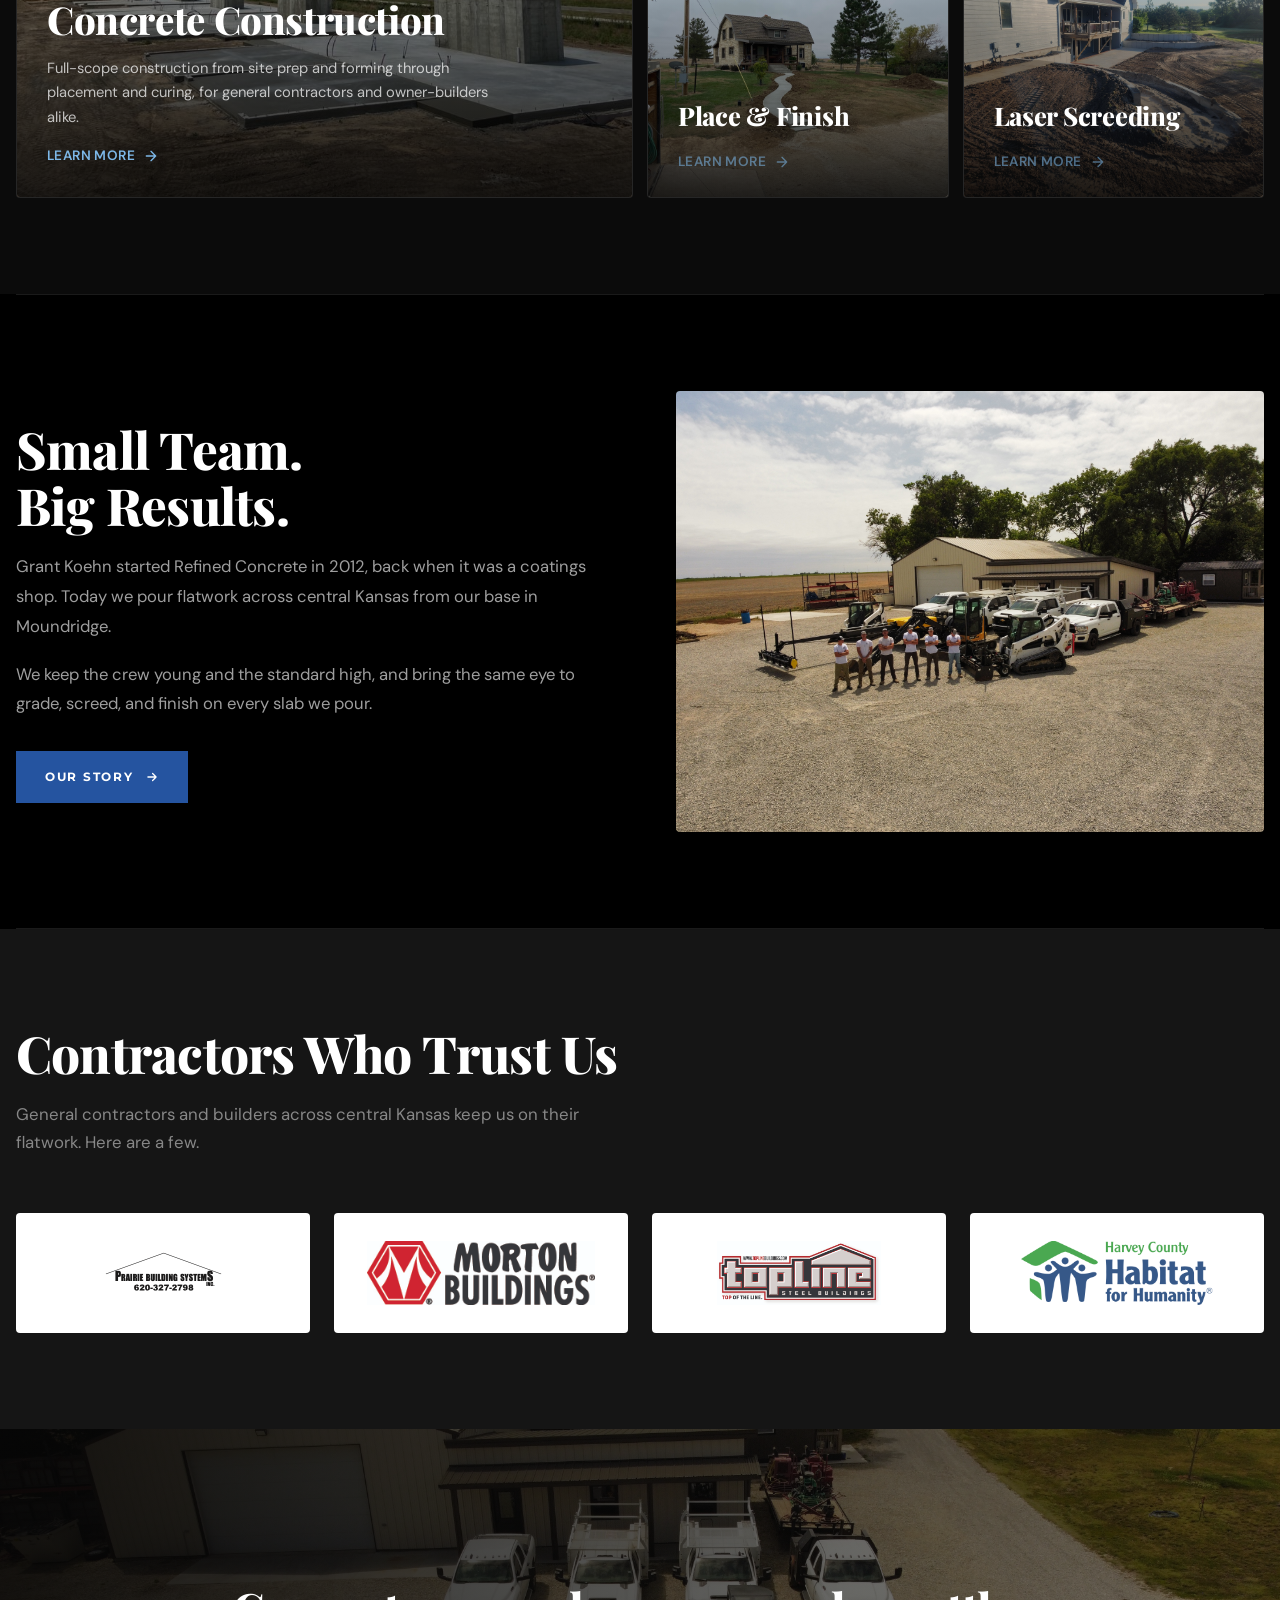
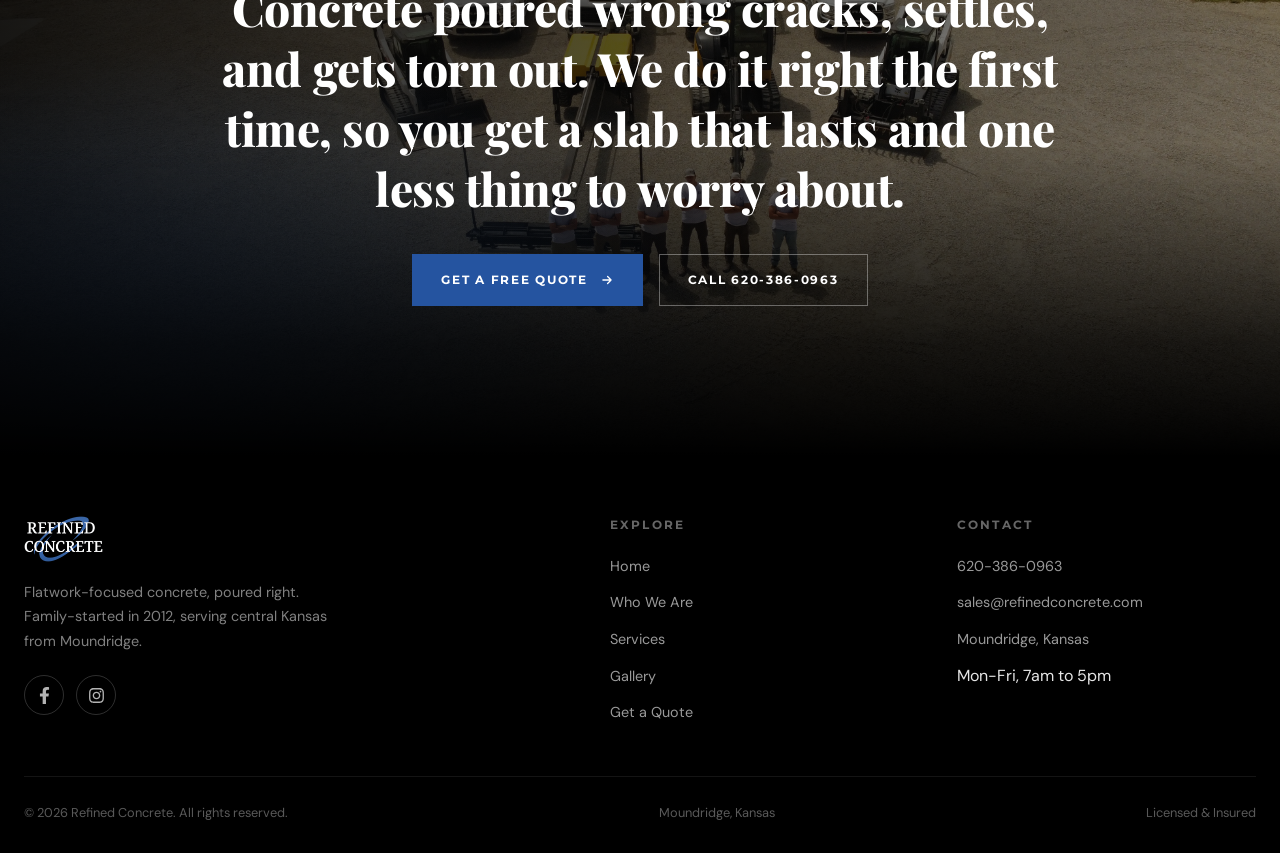
==== commit 9ef55655: "Remove all [CLIENT TO PROVIDE] placeholders from the site Drop the placeholder team paragraph (About" ====
--- a/mockup/index.html
+++ b/mockup/index.html
@@ -1206,7 +1206,7 @@
       <div class="footer-bottom">
         <span>&copy; 2026 Refined Concrete. All rights reserved.</span>
         <span>Moundridge, Kansas</span>
-        <span>Licensed &amp; Insured &middot; KS Lic. [CLIENT TO PROVIDE]</span>
+        <span>Licensed &amp; Insured</span>
       </div>
     </div>
   </footer>
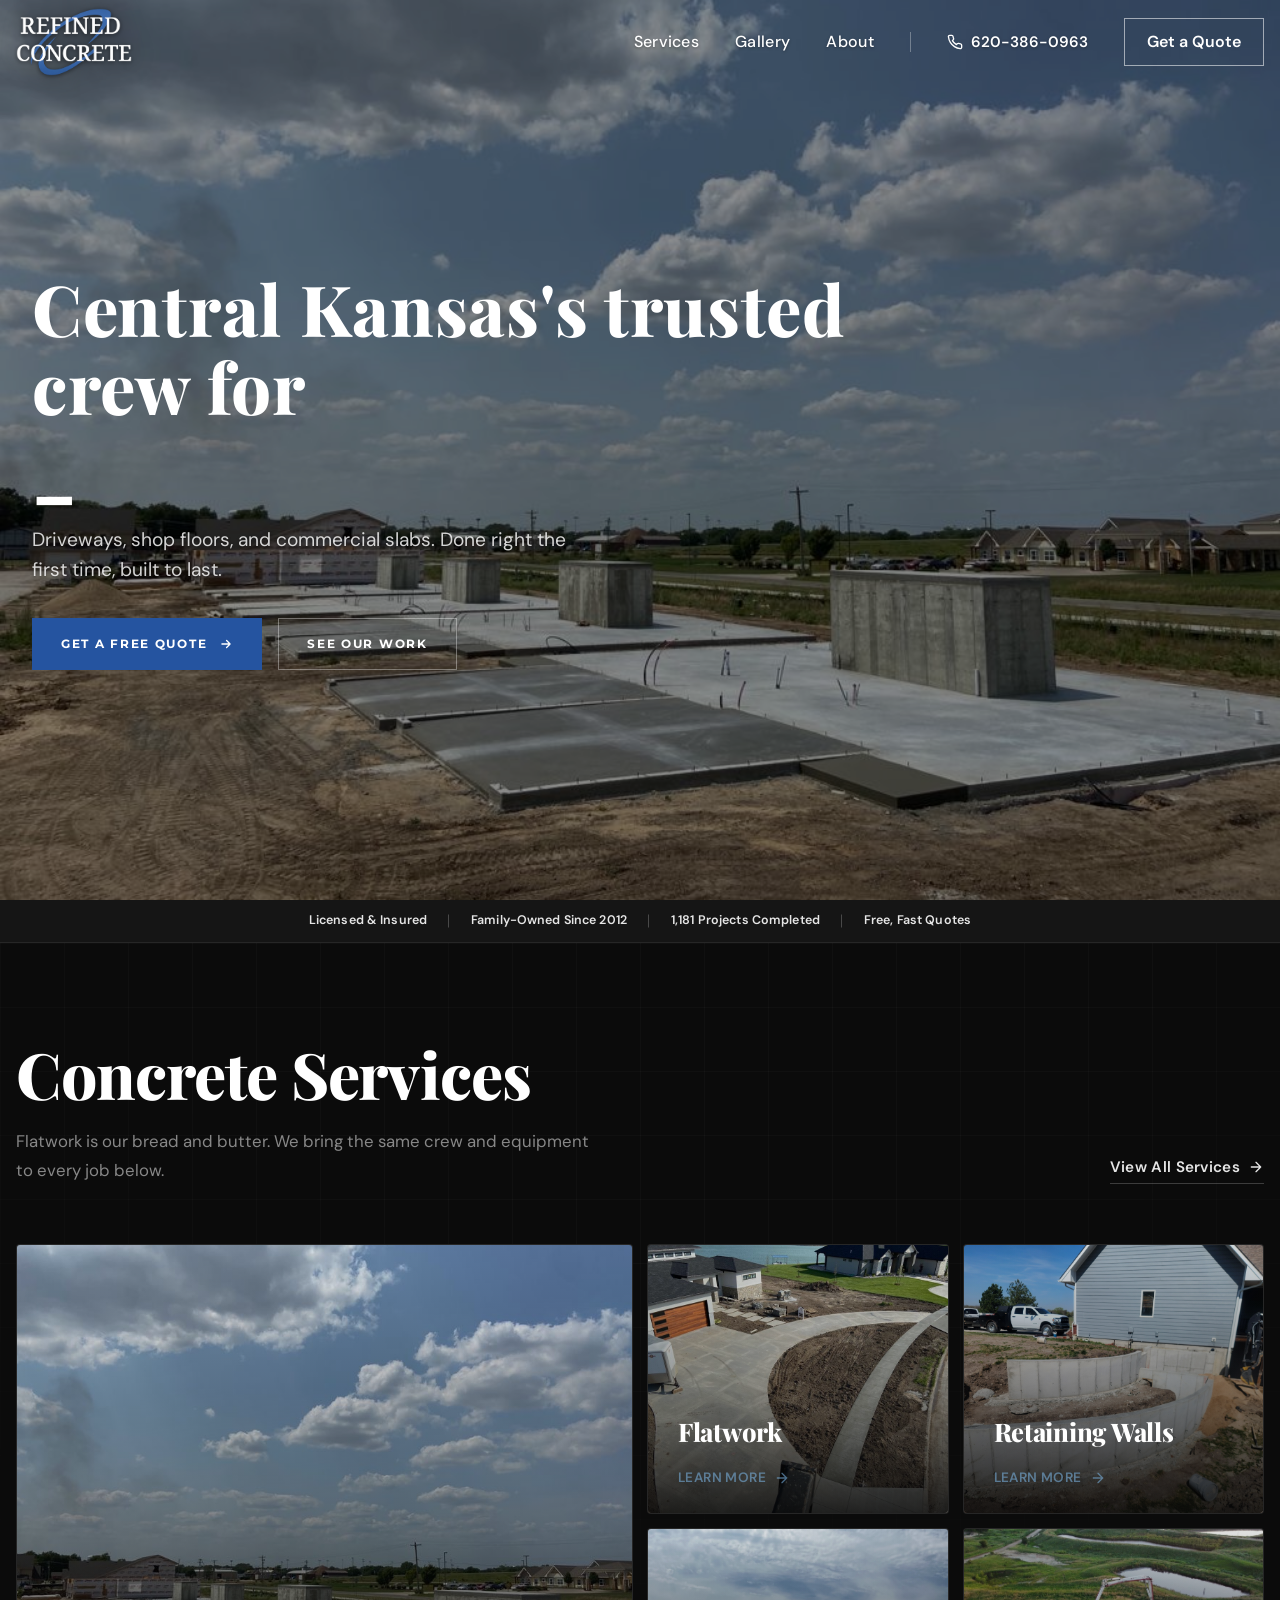
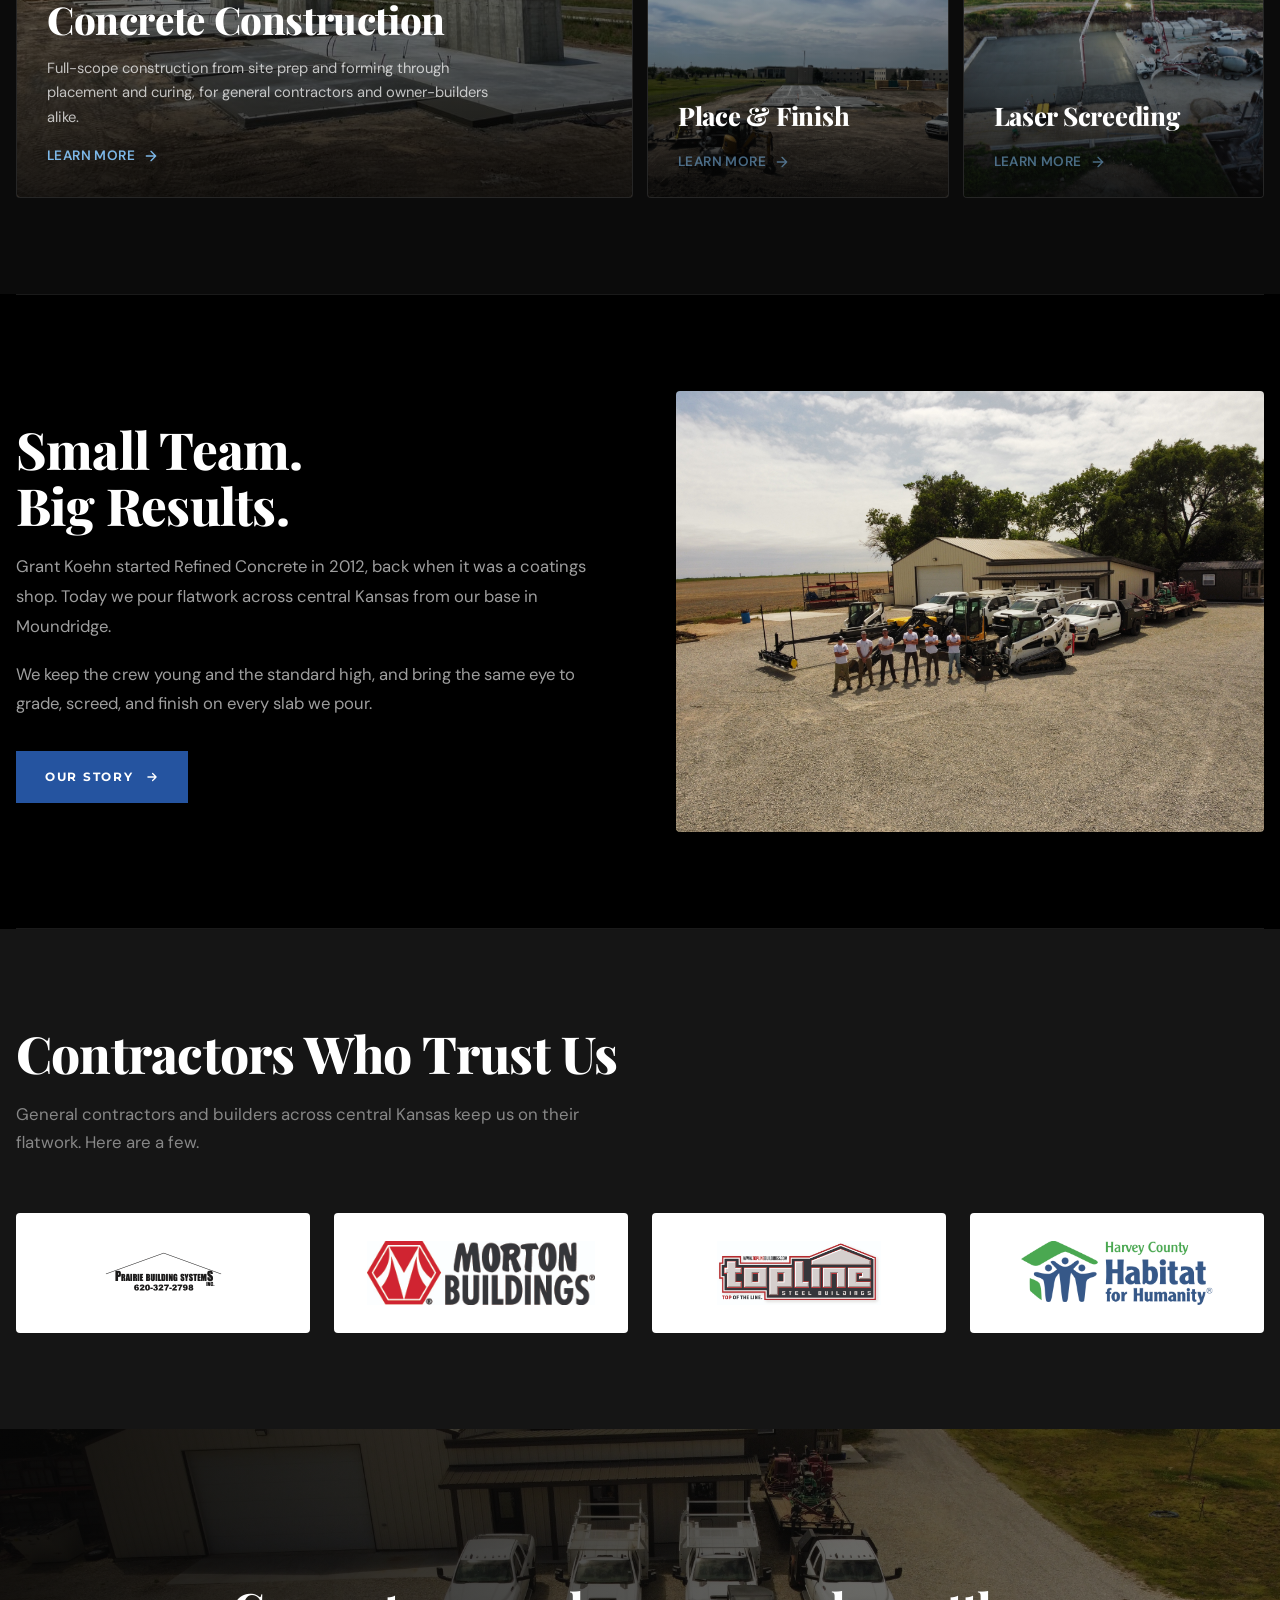
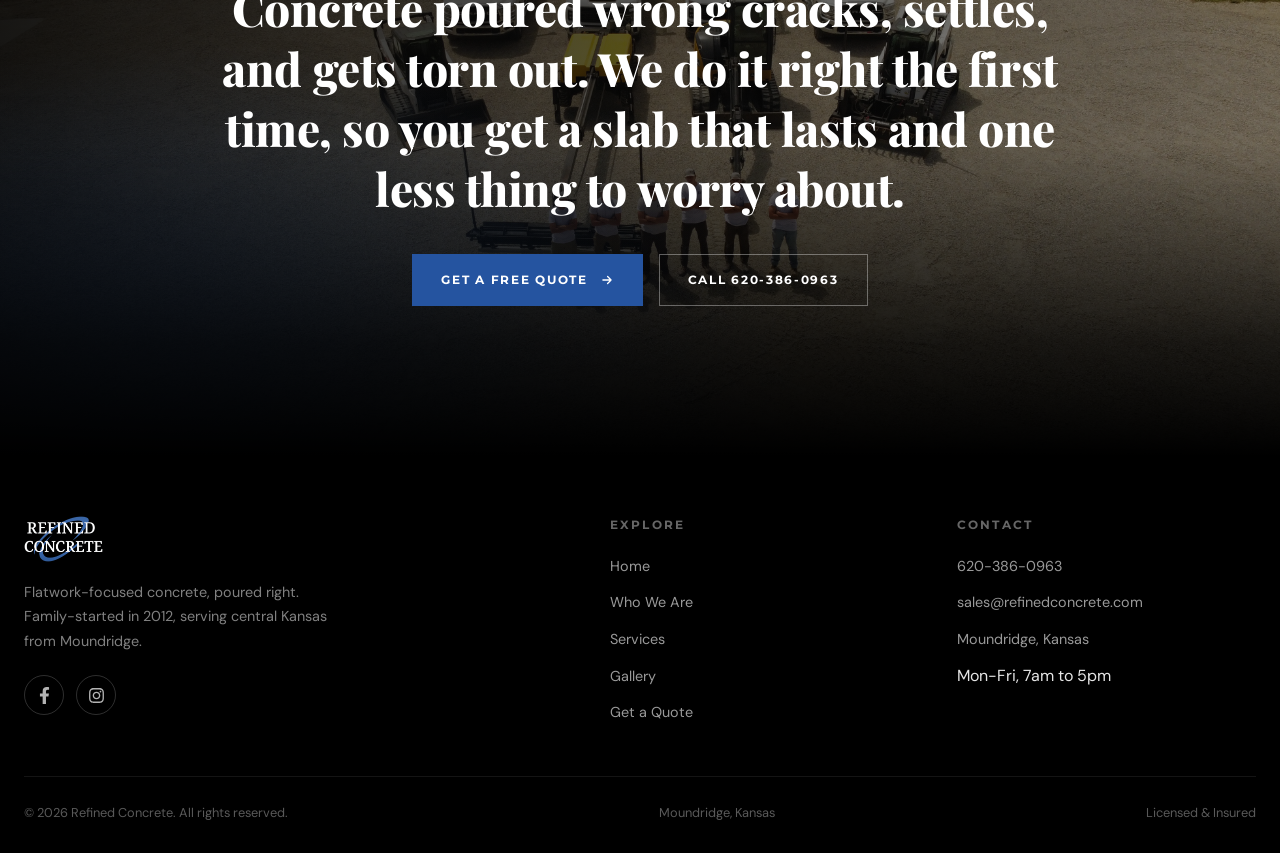
==== commit 59451a58: "Match homepage Place & Finish and Laser Screeding cards to their service images Co-Authored-By: Clau" ====
--- a/mockup/index.html
+++ b/mockup/index.html
@@ -1087,7 +1087,7 @@
         </span>
       </a>
       <a class="service-card" href="services.html#place-finish">
-        <span class="service-card-bg" style="background-image:url('../assets/images/gallery-2.jpg')"></span>
+        <span class="service-card-bg" style="background-image:url('../assets/images/place-finish.jpg')"></span>
         <span class="service-card-body">
           <h3>Place &amp; Finish</h3>
           <span class="service-card-desc">Broom, trowel, exposed, and stamped finishes, placed by a crew that knows how to read concrete and never overworks a slab.</span>
@@ -1095,7 +1095,7 @@
         </span>
       </a>
       <a class="service-card" href="services.html#laser-screeding">
-        <span class="service-card-bg" style="background-image:url('../assets/images/gallery-6.jpg')"></span>
+        <span class="service-card-bg" style="background-image:url('../assets/images/laser-screeding.jpg')"></span>
         <span class="service-card-body">
           <h3>Laser Screeding</h3>
           <span class="service-card-desc">Laser-guided screed equipment delivering high-tolerance FF/FL floors for warehouse and industrial pours at large-volume scale.</span>
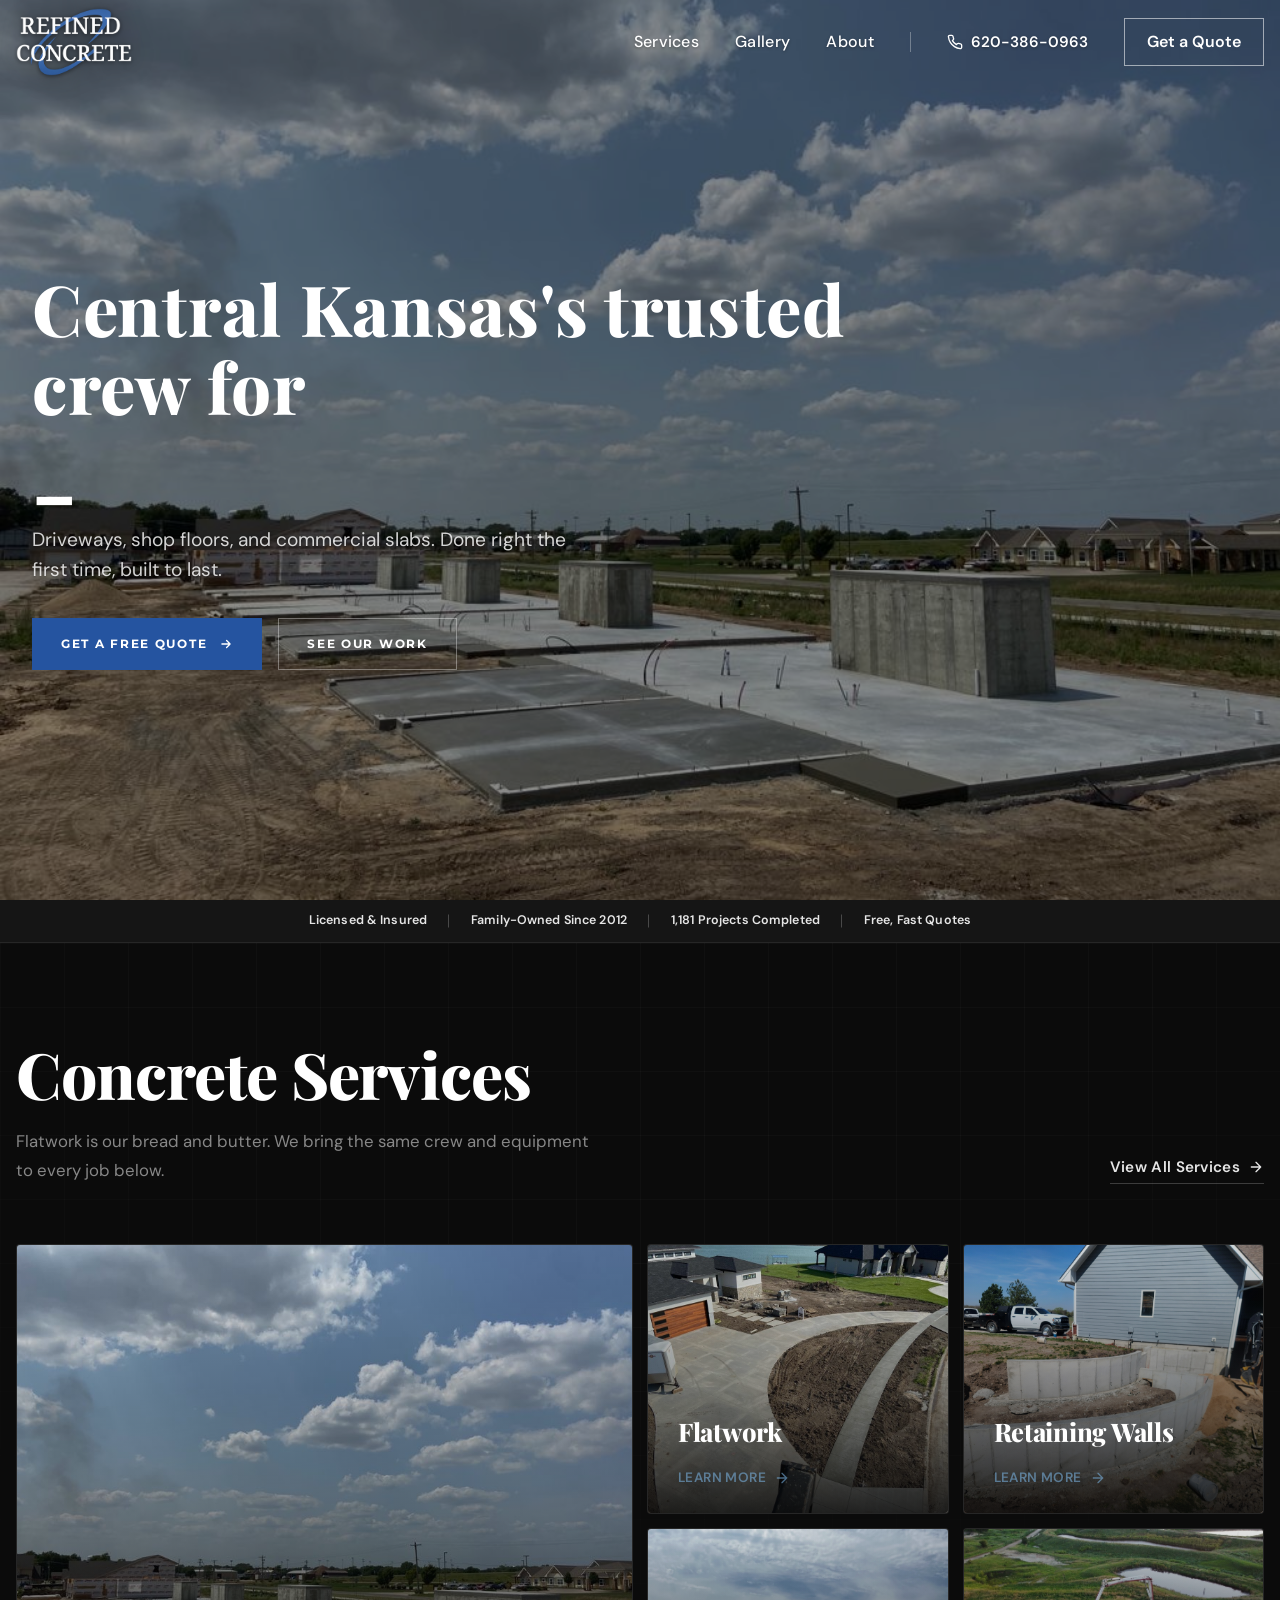
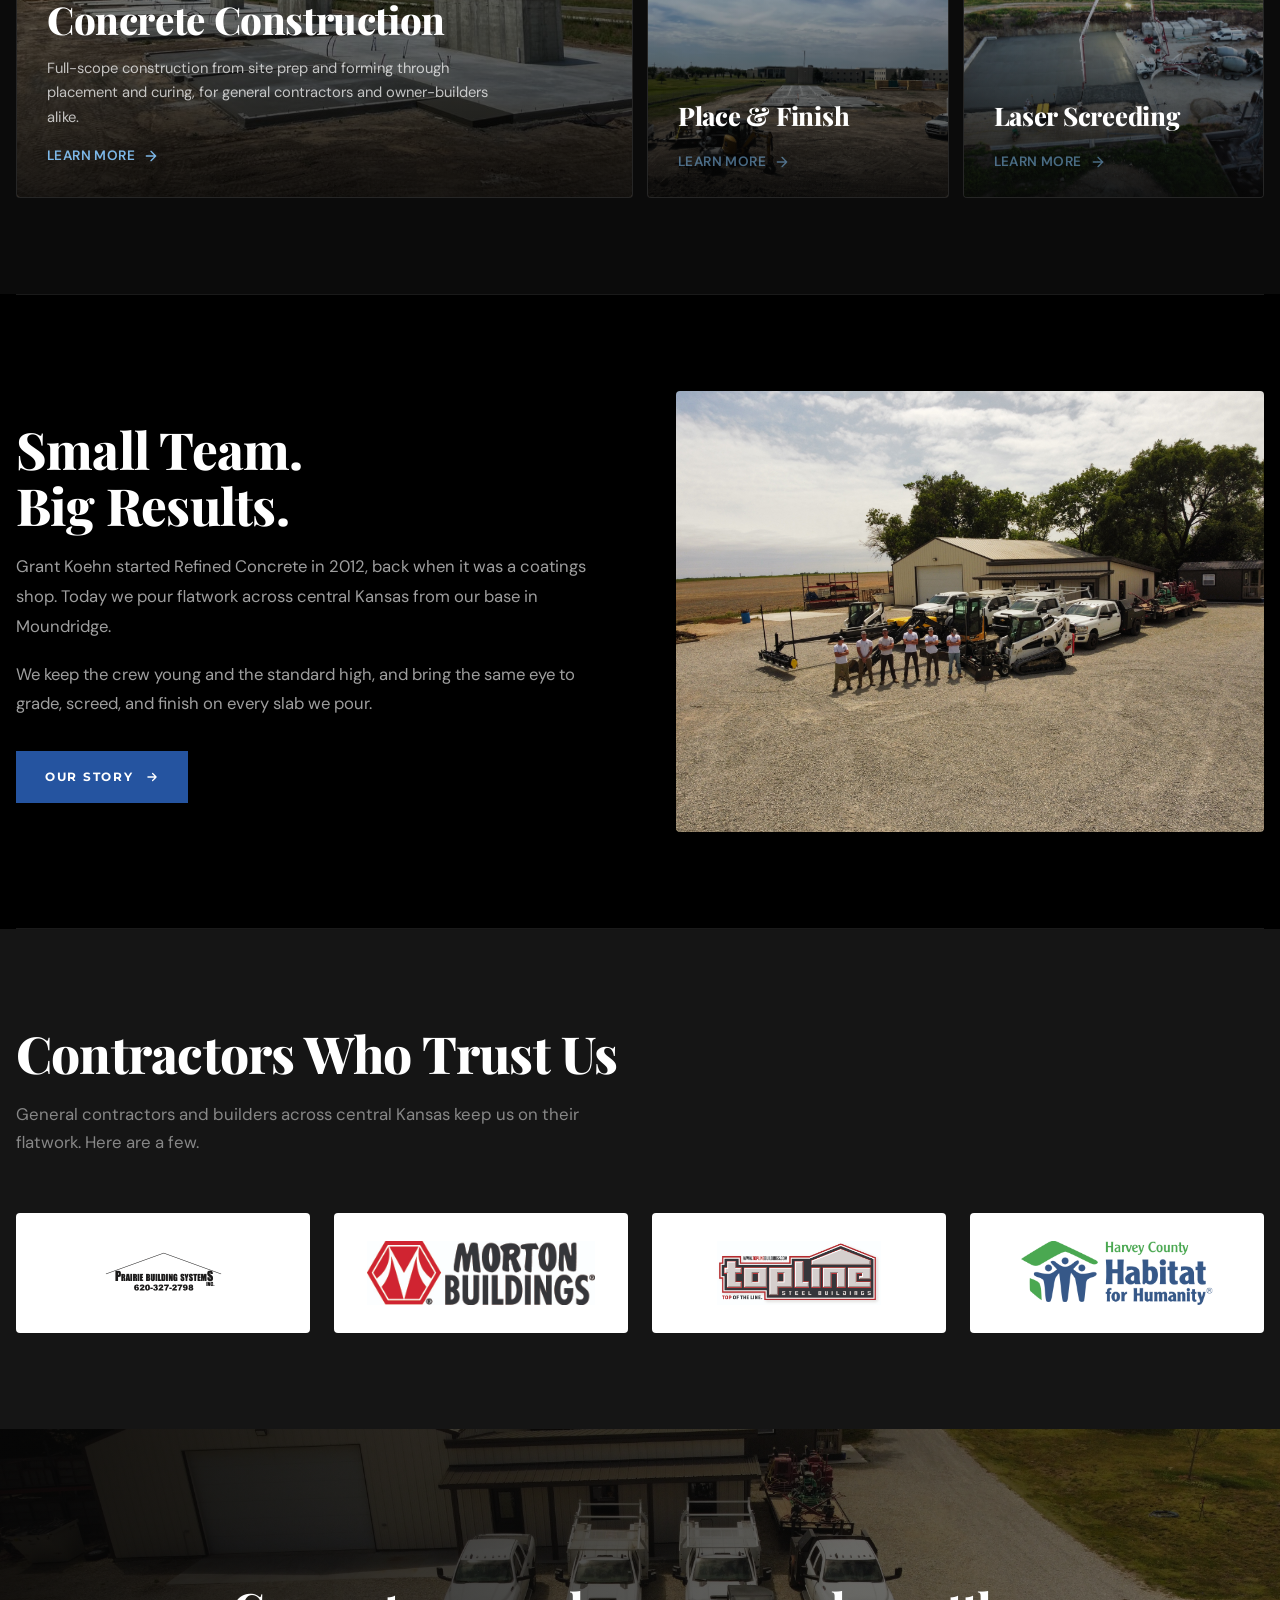
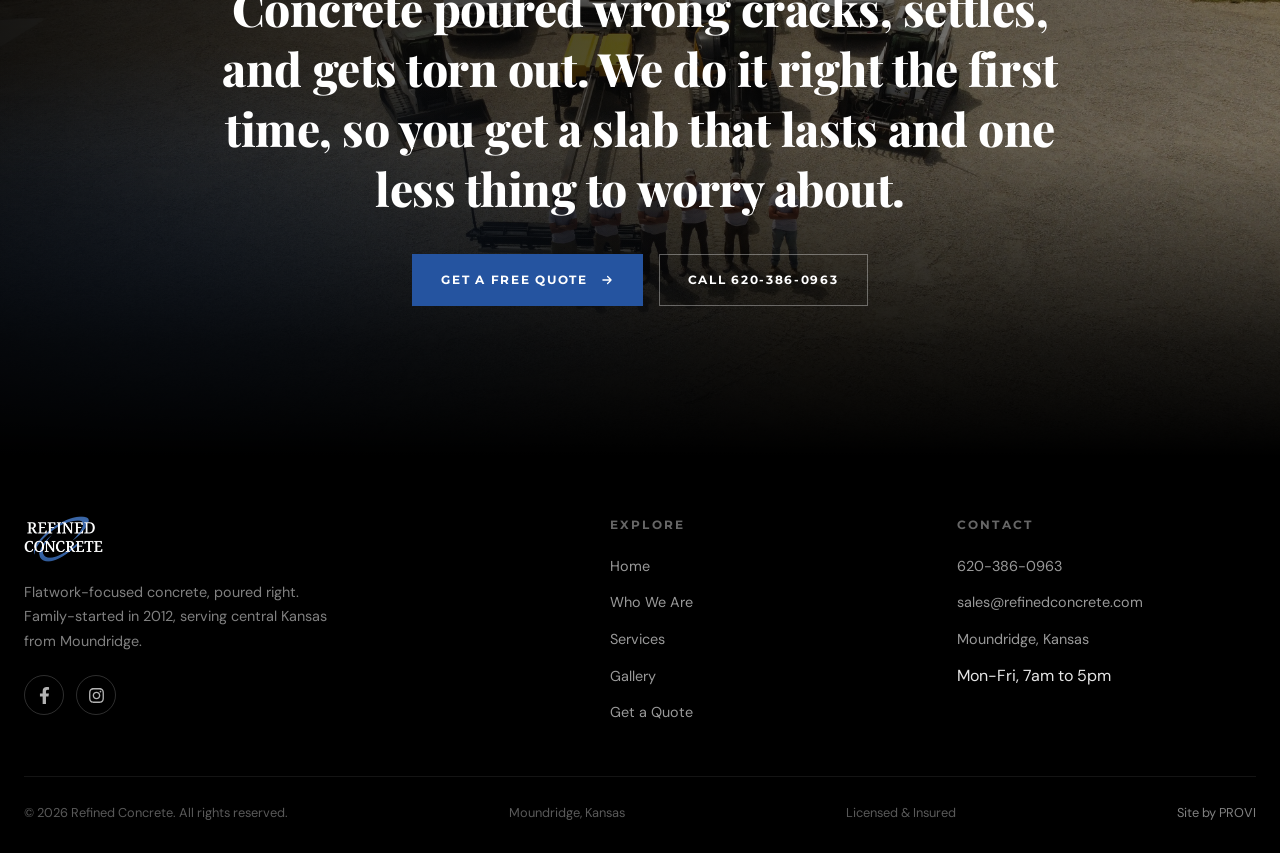
==== commit 228babdb: "Add a "Site by PROVI" credit to the footer A fourth item in the footer bottom bar on all six pages, " ====
--- a/mockup/index.html
+++ b/mockup/index.html
@@ -925,6 +925,16 @@
       color: rgba(255,255,255,0.35);
       gap: 16px;
       flex-wrap: wrap;
+    }
+
+    .footer-credit {
+      color: rgba(255,255,255,0.5);
+      text-decoration: none;
+    }
+    .footer-credit:hover,
+    .footer-credit:focus-visible {
+      color: rgba(255,255,255,0.8);
+      text-decoration: underline;
     }
 
     /* ── TABLET ── */
@@ -1207,6 +1217,7 @@
         <span>&copy; 2026 Refined Concrete. All rights reserved.</span>
         <span>Moundridge, Kansas</span>
         <span>Licensed &amp; Insured</span>
+        <span><a class="footer-credit" href="https://provisites.com/">Site by PROVI</a></span>
       </div>
     </div>
   </footer>
